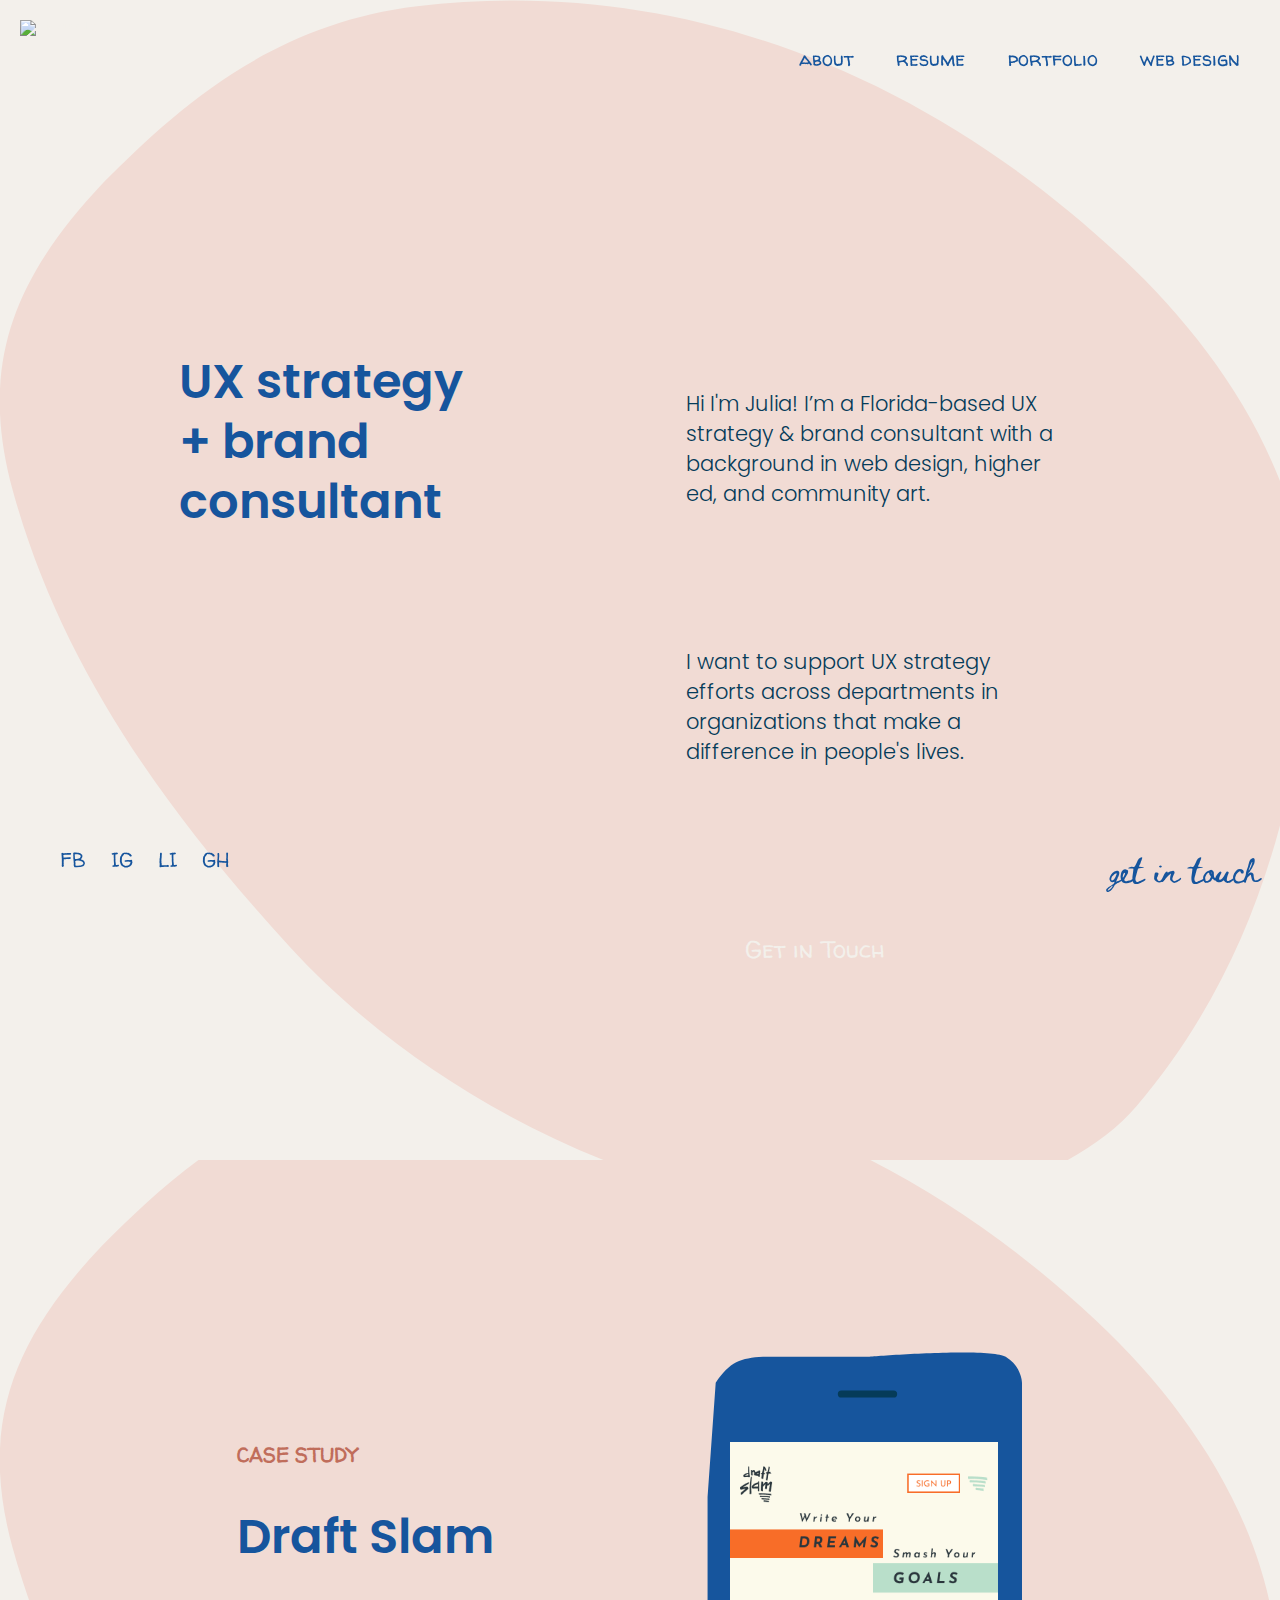
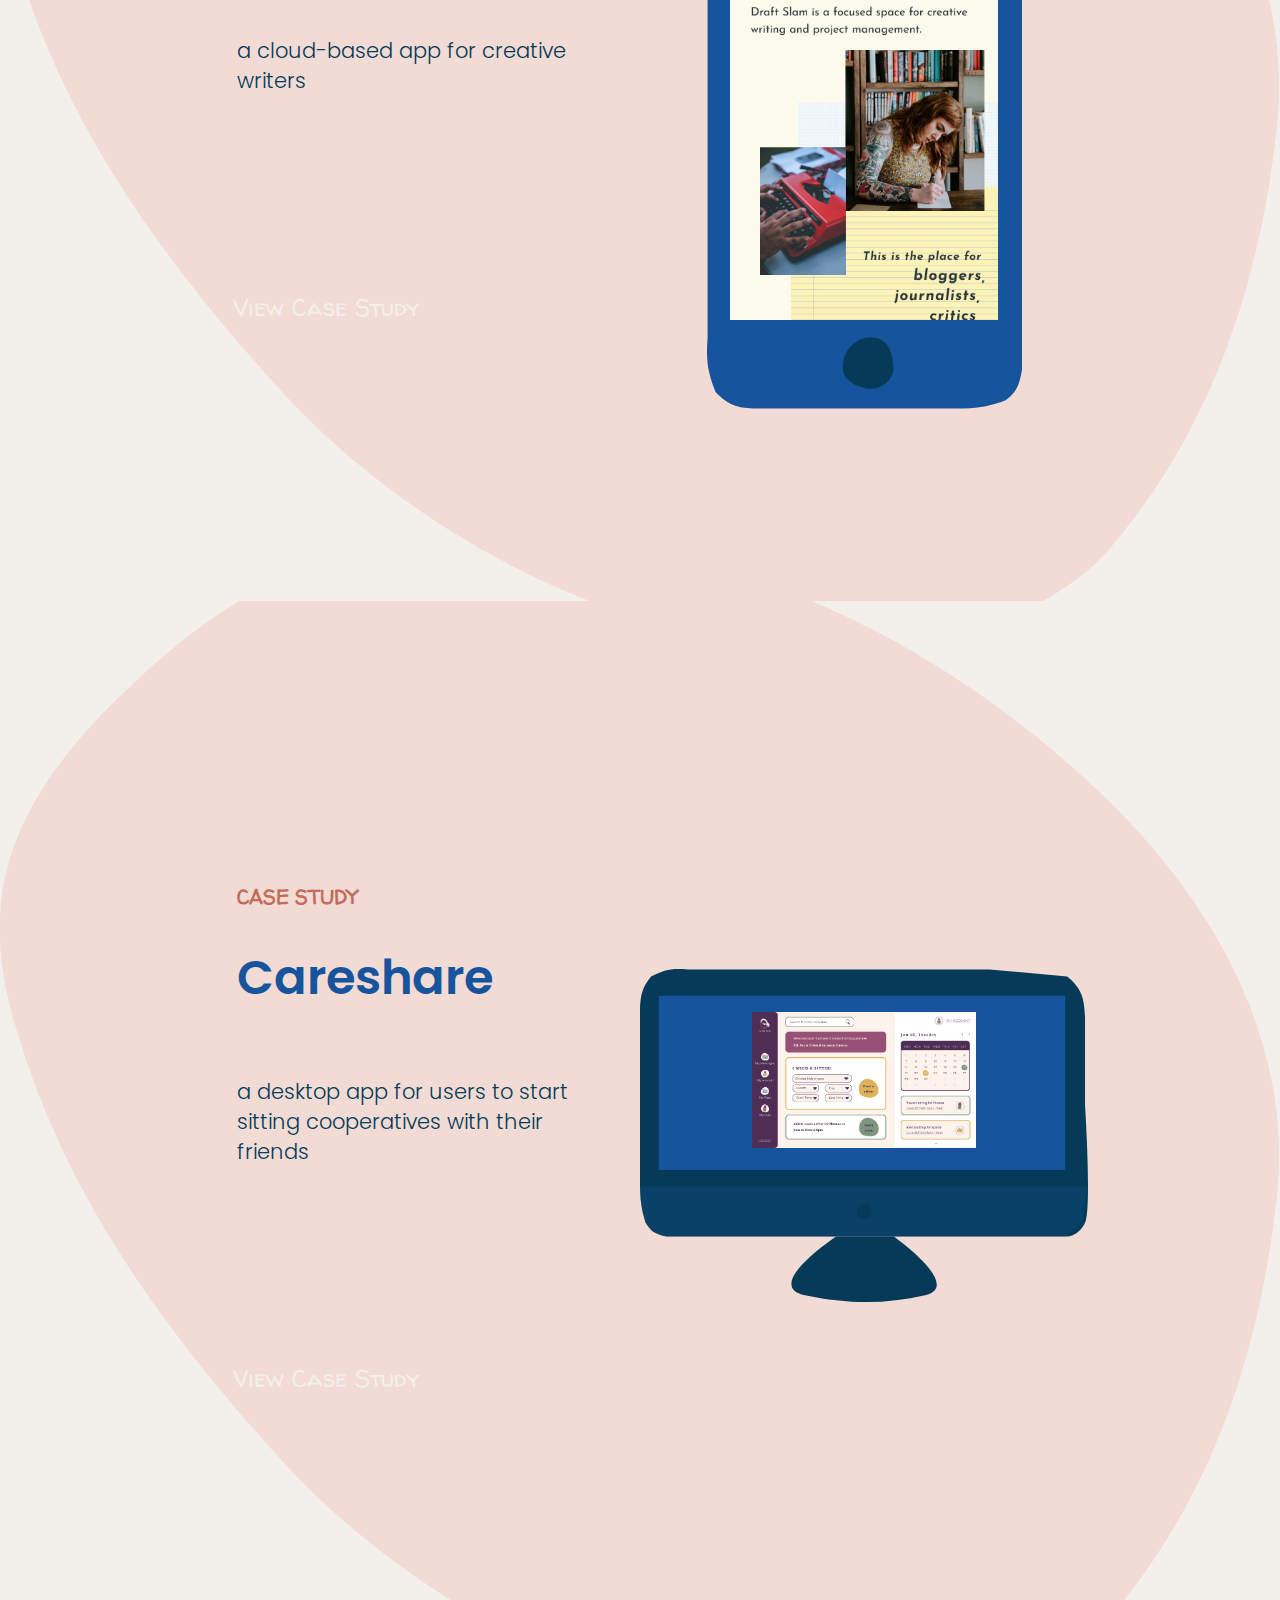
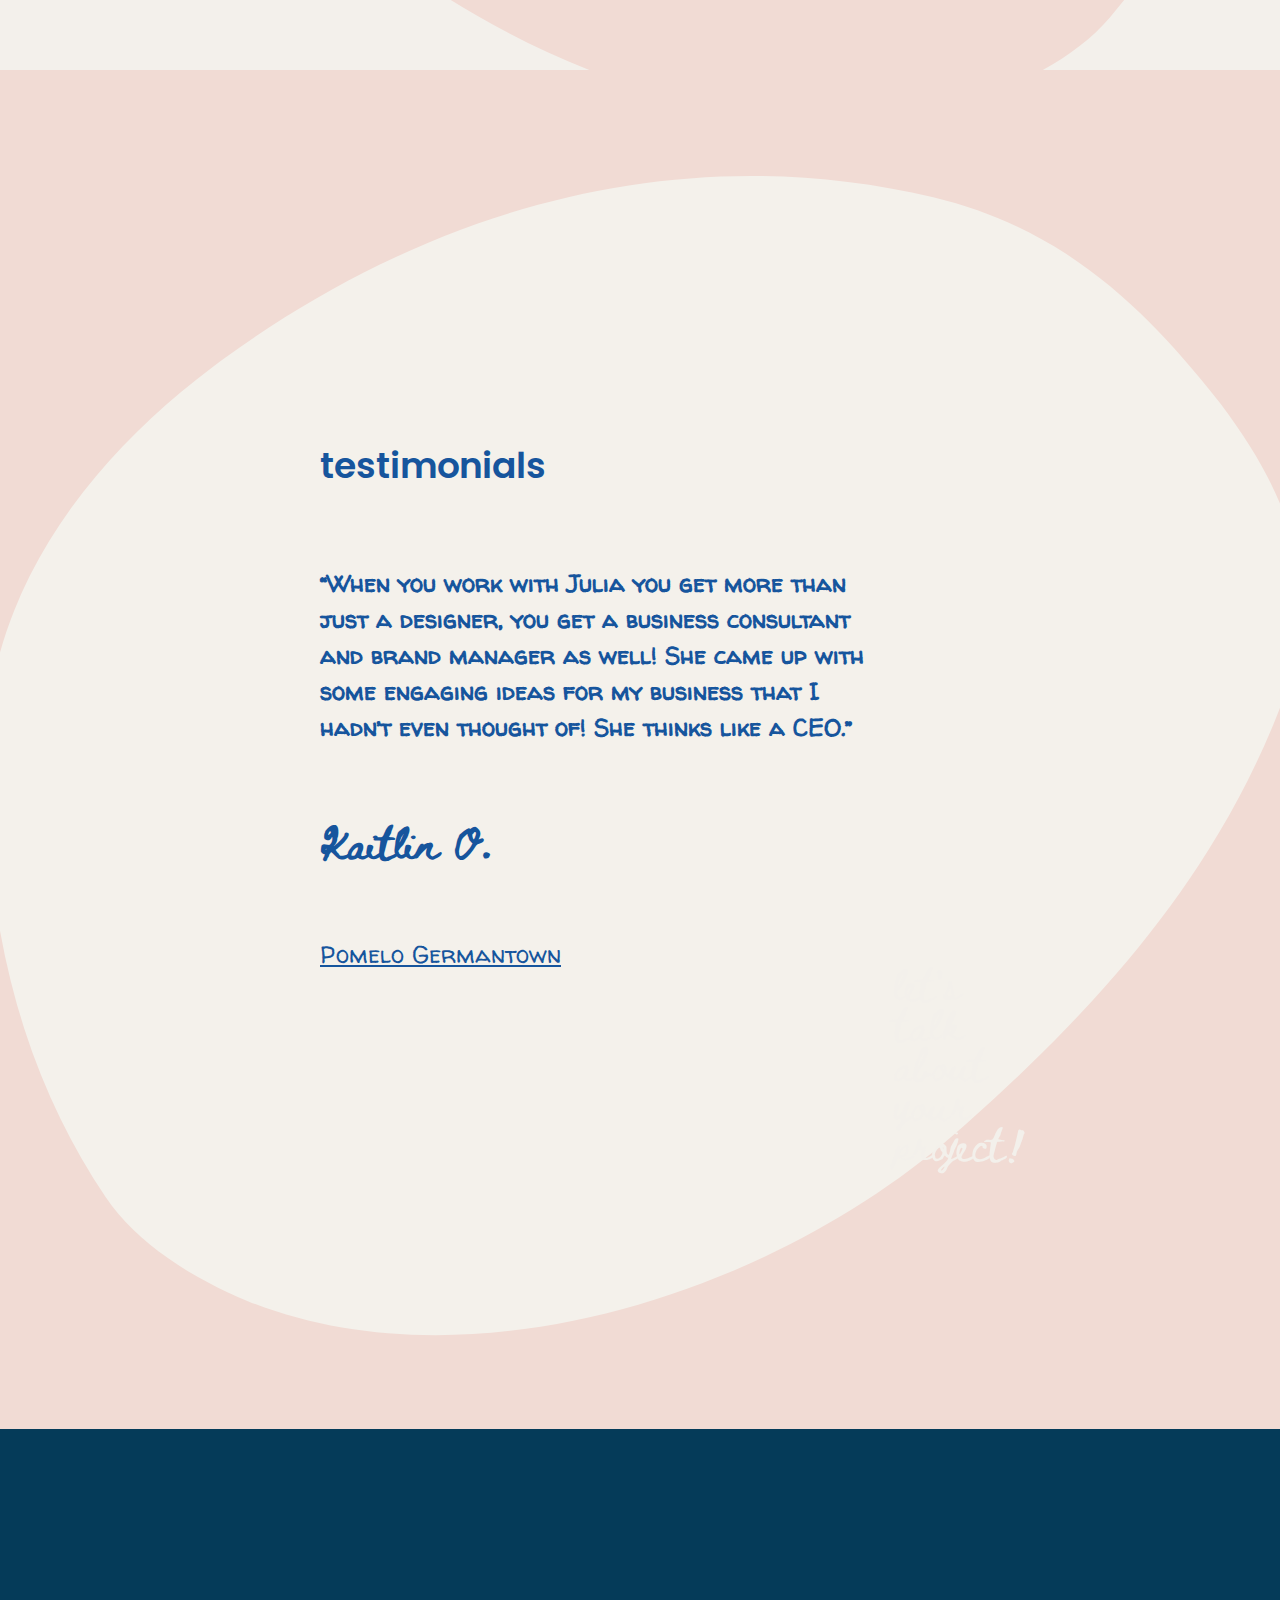
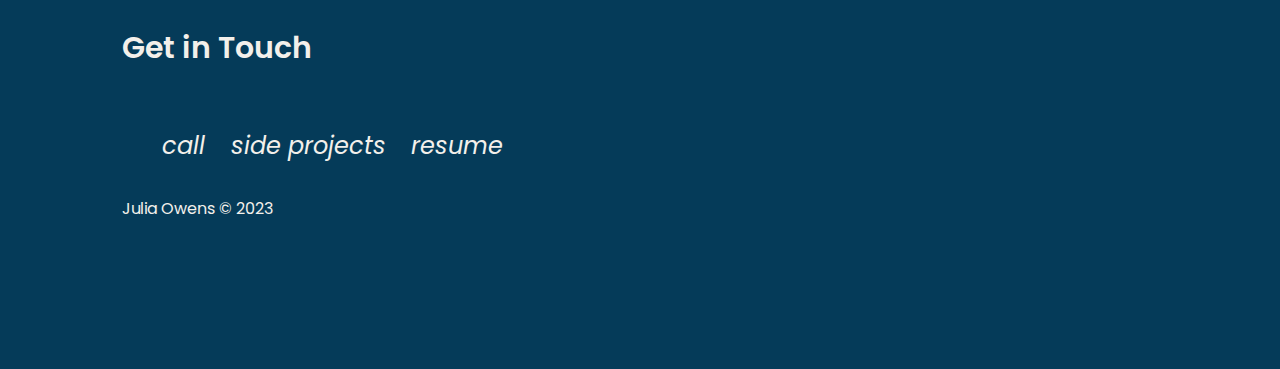
==== index.html @ 190d8ab0 "changed work statement" ====
<!DOCTYPE html>
<html lang="en" dir="ltr">
   <head>
      <meta charset="utf-8">
      <title>Julia Owens</title>
      <meta name="viewport" content="width=device-width, initial-scale=1">
      <link rel="stylesheet" href="css/reset.css">
      <link rel="stylesheet" href="css/style.css">
      <link rel="stylesheet" href="https://fonts.googleapis.com/css2?family=Poppins:ital,wght@0,400;0,600;1,300;1,400;1,600&family=Beth+Ellen&family=Walter+Turncoat&display=swap">
   </head>
   <body>
     <!--navigation with logo and hamburger menu-->
   <div class="page-container">
     <header>
       <div class= "nav-container" id="nav-container" style="top: 0;">
         <div class="logomobile">
           <a href="/">
             <img src="assets/header/ColorHead.svg" alt="julia owens logo" style="width:6rem;">
           </a>
           <h2 class="logomobile">julia owens</h2>
         </div>
         <div class="logodesk">
             <a href="/">
               <img src="assets/header/colorlogo.svg" alt="julia owens logo" style="width:15rem;">
             </a>
         </div>
         <div class="top-right">
           <a href="/about">about</a>
           <a href="https://docs.google.com/document/d/1MXNMKBV0zy5YNFNmRR_R-AoZou5vwUU80KxR2X10TR0/edit?usp=sharing" target="_blank">resume</a>
           <a href="/portfolio">portfolio</a>
           <a href="/webdesign">web design</a>
         </div>
         <!-- Navigation links (hidden by default) -->
         <div id="menu-container" class="overlay">
            <!-- Button to close the overlay navigation -->
            <div class="myLinks">
              <a href="javascript:void(0)" class="closebtn" onclick="closeNav()">x</a>
              <a href="/about">About</a>
              <a href="https://docs.google.com/document/d/1MXNMKBV0zy5YNFNmRR_R-AoZou5vwUU80KxR2X10TR0/edit?usp=sharing" target="_blank">Resume</a>
              <a href="/portfolio">Portfolio</a>
              <a href="/webdesign">Web Design</a>
              <a href="/sideprojects">Art + Collabs</a>
              <a href="/#testimonials">Testimonials</a>
            </div>
          </div>
 <!-- "Hamburger menu" / "hamburger" to toggle the navigation links -->
          <span onclick="openNav()" class="hamburger">
             <img class='hamburger' src="assets/header/hamburger.svg" alt="menu icon">
          </span>
       </div>
     </header>
      <main>
         <div class="content-container">
<!--hero unit-->
            <section class="landing">
              <div class="landing-container">
                  <h1>UX strategy <br>+ brand consultant</h1>          
                  <div class="paragraph">
                    <h6>Hi I'm Julia! I’m a Florida-based UX strategy & brand consultant with a background in web design, higher ed, and community art.</h6>
                    <h6>I want to support UX strategy efforts across departments in organizations that make a difference in people's lives.</h6>
                    <div class= "button">
                        <a href="mailto: juliasowens@gmail.com" class="orange-button">Get in Touch</a>
                    </div>
                  </div>
              </div>
            </section>
            <section class="case-study-intro" id="ux">
              <div class="intro">
               <h5 class="title">CASE STUDY</h5>
               <h1>Draft Slam</h1>
               <h6>a cloud-based app for creative writers</h6>
             </div>
             <div class="app-frame1">
               <img class="homepg1" src="assets/draft_slam/mobilehomepage.png" alt="draft slam mobile homepage"
                                         srcset="assets/draft_slam/mobilehomepage.png 1x,
                                                assets/draft_slam/mobileHomepage-large@2x.png 2x">
             </div>
             <div class="button">
                <a href="draftslam.html" class="orange-button">View Case Study</a>
             </div>
            </section>
            <section class="case-study-intro">
              <div class="intro">
               <h5 class="title">CASE STUDY</h5>
               <h1>Careshare</h1>
               <h6>a desktop app for users to start sitting cooperatives with their friends</h6>
             </div>
             <div class="app-frame5">
               <img class="homepg1" src="assets/careshare/homepage.png" alt="careshare desktop homepage"
                                         srcset="assets/careshare/homepage.png 1x,
                                                assets/careshare/homepage@2x.png 2x">
             </div>
             <div class="button">
                <a href="careshare.html" class="orange-button">View Case Study</a>
             </div>
            </section>
            <!--What I Offer
            <section class="offerings" id="offerings">
              <div class="services-container">
               <h3>what I offer</h3>
               <h6>Let's talk about your project to see if my services are right for you! </h6>
               <div class="service">
                     <div class="webdesign">
                        <h2>web design</h2>
                     </div>
                        <ul class="description">
                            <li>Re-design, refresh, tweak, or update your current site.</li>
                            <li>Craft a custom HTML website, up to 3 pages.</li>
                            <li>Create a new website with Wordpress, Weebly, or Squarespace site.</li>
                        </ul>
                </div>
                <div class="service">
                   <div class="brand">
                       <h2>brand essentials</h2>
                    </div>
                        <ul class="description">
                          <li>Generate a style guide with logos, icons, colors and typefaces.</li>
                          <li>Draw illustrations, capture photos, or generate social media content.</li>
                          <li>Layout templates for email newsletters, letterhead, or slides.</li>
                        </ul>
                  </div>
               <div class="service">
                    <div class="ecomm">
                       <h2>e-commerce</h2>
                    </div>
                        <ul class="description">
                          <li>Create a new e-commerce website.</li>
                          <li>Photographing, uploading, and cataloguing new products.</li>
                          <li>Integration of the platform with your current systems.</li>
                        </ul>
                  </div>
                <div class="service">
                    <div class="test">
                       <h2>research + testing</h2>
                    </div>
                          <ul class="description">
                            <li>Conduct user surveys to solve problems for your customers.</li>
                            <li>Analysis of your competition and opportunities in the market.</li>
                            <li>Google Analytics. SEO and Accessibility compliance review.</li>
                          </ul>
                  </div>
                <div class="service">
                    <div class="smallbiz">
                      <h2>small business consulting</h2>
                    </div>
                      <ul class="description">
                        <li>Consulting for small, creative businesses, nonprofits, artists, or entrepreneurs</li>
                        <li>Specialized in locally-sourced and environmentally-friendly retail, hospitality, or community-led endeavors.</li>
                        <li>Let's figure out how to attract customers, solve problems, boost profits, and cross-pollinate with other organizations.</li>
                      </ul>
                  </div>
               <div class="white button">
                  <a href="https://calendly.com/juliasowens/one-day-design" class="white-button">BOOK your PROJECT</a>
               </div>
             </div>
            </section>
            <!--How it Works
            <section class="howitworks" id="howitworks">
               <h3 class="works">how it works</h3>
               <div class="steps">
                 <h5 class="step">STEP 1</h5>
                    <p class="stepaction">Choose from my list, or schedule a call with me to talk about your project needs. Depending on the size, some projects require more than one day, or less than a day.</p>
                 <h5 class="step">STEP 2</h5>
                    <p class="stepaction">Schedule a time that works best for you and pay your deposit.  We will collaborate closely, so you’ll need to be available by text, phone, or video chat on the day you selected.</p>
                 <h5 class="step">STEP 3</h5>
                    <p class="stepaction">Once you’ve scheduled your day and paid your deposit, you’ll receive an email with a checklist of work to complete before our meeting.</p>
                 <h5 class="step">STEP 4</h5>
                    <p class="stepaction">On the day of your intensive, we will collaborate through a combo of text, phone, or video chat to complete your project!</p>
                 <h5 class="step">STEP 5</h5>
                    <p class="stepaction">After our project is finished, I will be available for 30 days of support to help with tweaks, training, or questions. </p>
               <div class="red button">
                  <a href="http://www.calendly.com/juliasowens" class="redline-button">VIEW my CALENDAR</a>
               </div>
             </div>
           </section> -->
            <!--Testimonials-->
            <section class="testimonials" id="testimonials">
               <h3 class="blue">testimonials</h3>
               <h5 class="blue">“When you work with Julia you get more than just a designer, you get a business consultant and brand manager as well! She came up with some engaging ideas for my business that I hadn’t even thought of! She thinks like a CEO.”</h5>
               <h2 class="blue">Kaitlin O.</h2>
               <div class="blue button">
                 <a href="http://shop-pomelo.com">Pomelo Germantown</a>
               </div>
               <div class="redfill-button">
                  <a href="https://calendly.com/juliasowens/15-min-call" class= "fancy">let's talk about your project!</a>
               </div>
            </section>
         </div>
         <footer>
          <footer id="footer">
            <div class="desk-links">
              <ul class="bottom-left">
                  <li><a href="https://www.facebook.com/juliasowens">FB</a></li>
                  <li><a href="https://www.instagram.com/juliasowens">IG</a></li>
                  <li><a href="https://www.linkedin.com/juliasowens">LI</a></li>
                  <li><a href="https://www.github.com/juliasowens">GH</a></li>
              </ul>
              <a class="bottom-right" href="mailto:juliasowens@gmail.com">get in touch</a>
            </div>
            <h4>Get in Touch</h4>
            <address>
                <ul class="contactinfo">
                 <li><a href="tel:+3214386879">call</a></li>
                 <li><a href="/sideprojects">side projects</a></li>
                 <li><a href="https://docs.google.com/document/d/1MXNMKBV0zy5YNFNmRR_R-AoZou5vwUU80KxR2X10TR0/edit?usp=sharing">resume</a></li>
  <!--  weekly web tips      <li><a href="https://dedicated-thinker-2552.ck.page/601ba9da36">weekly web tips</a></li>-->  
                </ul>
                <div class="social">
                   <a href="mailto:juliasowens@gmail.com">email</a> <br>
                   <a href="https://www.facebook.com/juliasowens">social: FB</a> <a href="https://www.instagram.com/juliasowens">IG</a>  <a href="https://www.linkedin.com/juliasowens">LI</a> <a href="https://www.github.com/juliasowens">GH</a>
                </div>
            </address>
            <p>Julia Owens © 2023</p>
          </footer>
      <script>
        window.onscroll = function() {
        var currentScrollPos = window.pageYOffset;
            if (currentScrollPos > 20) {
              document.getElementById("nav-container").style.display = "none";
            } else {
              document.getElementById("nav-container").style.display = "initial";
            }
            prevScrollpos = currentScrollPos;
          }
        function openNav() {
            document.getElementById("menu-container").style.width = "100%";
          }
        function closeNav() {
            document.getElementById("menu-container").style.width = "0%";
          }
      </script>
      <!-- Global site tag (gtag.js) - Google Analytics -->
      <script async src="https://www.googletagmanager.com/gtag/js?id=UA-165975518-1">
      </script>
      <script>
        window.dataLayer = window.dataLayer || [];
        function gtag(){dataLayer.push(arguments);}
        gtag('js', new Date());

        gtag('config', 'UA-165975518-1');
      </script>
    </div>
   </body>
</html>
---- css/style.css ----
* {
  box-sizing: border-box;
}

html {
  font-size: 10px;
  scroll-behavior: smooth;
}

body {
  background-color: #F3F0EB;
  margin: 0;
  width: 100%;
}

section {
  padding: 10%;
}

/* TYPOGRAPHY */

/* unvisited link */
a:link {
  color: #F3F0EB;
  text-decoration: none;
}

/* visited link */
a:visited {
  color: #F3F0EB;
  text-decoration: none;
}

/* mouse over link */
a:hover {
  color: #F3F0EB;
  text-decoration: none;
}

p {
  color: #053B59;
  font-family: 'Poppins';
  font-size: 1.6rem;
  line-height: 2.4rem;
  padding: 1rem 0 1rem 0;
}

h1 {
  color: #16559D;
  font-family: 'Poppins';
  font-size: 4.8rem;
  font-weight: 600;
  line-height: 6rem;
}

h2 {
  color: #16559D;
  font-family: 'Beth Ellen';
  font-size: 3.2rem;
  line-height: 3.2rem;
}

h3 {
  color: #16559D;
  font-family: 'Poppins';
  font-size: 3.6rem;
  font-weight: 600;
  line-height: 4rem;
  padding-bottom: 1rem;
}

h4 {
  color: #053B59;
  font-family: 'Poppins';
  font-size: 2.4rem;
  font-weight: 600;
  line-height: 3.6rem;
}

h5 {
  color: #C06D5B;
  font-family: 'Walter Turncoat';
  font-size: 2.4rem;
  line-height: 3.6rem;
}

h6 {
  color: #053B59;
  font-family: 'Poppins';
  font-size: 2.1rem;
  font-weight: 300;
  line-height: 3rem;
  padding: 2rem 0 2rem 0;
}


/* structure of site */

.page-container {
  margin: 0;
  width: 100%;

}

/* header +nav */ /* Style Navigation Menu */

.nav-container {
  margin: 0;
  padding: 2rem;
  position: fixed;
  top: 0;
  transition: top 0.3s;
  width: 100%;
  z-index: 1;
}


.overlay {
  background-image: url('../assets/old/inkfill.svg');
  background-position: center;
  background-repeat: no-repeat;
  background-size: cover;
  height: 100%;
  overflow-x: hidden; /* Disable horizontal scroll */
  position: fixed; /* Stay in place */
  right: 0;
  top: 0;
  transition: 0.5s; /* 0.5 second transition effect to slide in or slide down the overlay (height or width, depending on reveal) */
  width: 0;
  z-index: 1; /* Sit on top */
}


/* Hide the links inside the navigation menu (except for logo/home) */

.myLinks {
  top: 15%;
  right: 0;
  position: relative;
  width: 100%; /* 100% width */
  text-align: right; /* Centered text/links */
}

/* Style navigation menu links */
.myLinks a {
  color: #EABBAE;
  display: block;
  font-family: 'Walter Turncoat';
  font-size: 2.4rem;
  line-height: 3rem;
  padding: 1rem 4rem 1rem 1rem;
  text-decoration: none;
  transition: 0.3s;
}

.myLinks a:hover {
  color: #DA9255;
  text-decoration: underline;
}

.overlay .closebtn {
  position: absolute;
  right: 0;
  top: -3rem;

}

/* Style the hamburger menu */
.hamburger {
  display: inline;
  padding: 10%;
  position: absolute;
  right: 0;
  top: 0;
}

.top-right {
  display: none;
}

/* main content of page */

.content-container {
  margin: 0;
  width: 100%;
}

/* all buttons follow this code */

.button {
  background: none;
  border: none;
  color: #F3F0EB;
  cursor: pointer;
  font-family: 'Walter Turncoat';
  font-size: 2.4rem;
  line-height: 3.6rem;
  padding: 5%;
  text-align: center;
  text-decoration: none;
}


/* sections of page */

/* intro */

.hero, .landing {

  background-image: url('../assets/shapes/largepinkbackground.svg');
  background-position: center;
  background-repeat: no-repeat;
  background-size: cover;
  display: flex; 
  flex-direction: row;
  margin: 0;
  width: 100%;

}

.paragraph {
  padding: 5% 0 0 0;
}

/* button with orange fill background and white text, also used on about and project pages */

.orange-button {
  align-items: center;
  background-image: url('../assets/buttons/clementinefill.svg');
  background-position: center;
  background-repeat: no-repeat;
  background-size: contain;
  display: flex;
  justify-content: center;
  padding: 20%;
  text-decoration: none;
  width: 100%;
}

.case-study-intro {
  background-color: #F1DBD4;
  padding: 50% 10% 30% 10%;
  width: 100%;
}

.title {
  padding: 3rem 0 0 0;
}

h3.title {
  font-size: 2.4rem;
  padding: 0;
}

.app-frame1 {
  display: none;
}

/* menu of 5 offerings, what I can do */

.offerings {
  background-color: #053B59;
  padding-top: 20%;
  width: 100%;
}

.services-container h2{
  color: #F3F0EB;
  font-size: 2.4rem;
  padding: 5% 10% 10% 10%;
}

.services-container h3{
  color: #F3F0EB;
}

.services-container h6{
  color: #F3F0EB;
}

/* changes text to white */

.white {
  color: #F3F0EB;
  line-height: 4rem;
}

.white a {
  color: #F3F0EB;
  text-decoration: none;
}

.service {
  display: inline-block;
  width: 100%;
}

.webdesign {
  background-image: url('../assets/old/poolwhiteline.svg');
  background-position: center;
  background-repeat: no-repeat;
  background-size: contain;
  padding: 20%;
  text-decoration: none;
  width: 100%;
}

.brand{
  background-image: url('../assets/old/clementinewhiteline.svg');
  background-position: center;
  background-repeat: no-repeat;
  background-size: contain;
  padding: 20%;
  text-decoration: none;
  width: 100%;
}

.ecomm{
  background-image: url('../assets/old/terracottawhiteline.svg');
  background-position: center;
  background-repeat: no-repeat;
  background-size: contain;
  padding: 20%;
  text-decoration: none;
  width: 100%;
}

.test{
  background-image: url('../assets/old/sandwhiteline.svg');
  background-position: center;
  background-repeat: no-repeat;
  background-size: contain;
  padding: 20%;
  text-decoration: none;
  width: 100%;
}

.smallbiz {
  background-image: url('../assets/old/eraserwhiteline.svg');
  background-position: center;
  background-repeat: no-repeat;
  background-size: contain;
  padding: 20%;
  text-decoration: none;
  width: 100%;
}

/* describes the service */

ul.description {
  color: #F3F0EB;
  display: inline-block;
  font-family: 'Poppins';
  font-size: 2rem;
  line-height: 3rem;
  list-style-image: url('../assets/shapes/offwhitedot.svg');
  list-style-position: outside;
  padding: 3rem;
  text-align: left;
}

/* bullet points of the description */

li {
  padding: 1rem 0 1rem 0;
}

/* button with white line + white text, good for dark background */

.white-button {
  align-items: center;
  background-image: url('../assets/buttons/offwhiteline2.svg');
  background-position: center;
  background-repeat: no-repeat;
  background-size: contain;
  display: flex;
  justify-content: center;
  padding: 25%;
  text-decoration: none;
  width: 100%;
}

/* step-by-step outline of the process */

.howitworks {
  background-color: #F1DBD4;
  padding-top: 20%;
  width: 100%;
}

.steps {
  padding: 15% 5% 15% 0;
}

.step {
  display: inline-block;
  text-align: left;
  padding: 3rem 0 0 0;
}

.stepaction {
  padding: 2% 10% 2% 0;
}

/* button with red line + text, white background */

.redline-button {
  align-items: center;
  background-image: url('../assets/buttons/redwhitecircle.svg');
  background-position: center;
  background-repeat: no-repeat;
  background-size: contain;
  display: flex;
  justify-content: center;
  text-decoration: none;
  width: 100%;
}

.red a {
    color: #C06D5B;
    padding: 30%;
    text-align: center;
    text-decoration: none;
}

/* testimonial section */

.testimonials {
  padding: 20% 10% 20% 10%;
  width: 100%;
}

/* class turns text blue */

.blue {
  color: #16559D;
  padding: 2rem 0 2rem 0;
}

.blue a {
  color: #16559D;
  text-decoration: underline;
}

/* class turns text to H2 on buttons */

.fancy {
  font-family: 'Beth Ellen';
  font-size: 3.2rem;
  line-height: 4rem;
  margin:auto;
}

/* button with red background, white fancy text */

.redfill-button {
  align-items: center;
  background-image: url('../assets/buttons/redfill.svg');
  background-position: center;
  background-repeat: no-repeat;
  background-size: contain;
  display: flex;
  justify-content: center;
  padding: 30%;
  text-decoration: none;
}

/* recent projects section */

.recent {
  background-image: url('../assets/shapes/recentbackground.svg');
  background-position: top center;
  background-repeat: no-repeat;
  background-size: cover;
  margin: 0;
  padding: 15%;
  width: 100%;
}


.grid-container {
  display: grid;
  grid-template-areas:
  " .one one "
  ".."
  "two two. "
  ".."
  " .three three"
  ".."
  "four four. "
  ".."
  " .five five"
  ".."
  "six six. ";
}


.one {
  background-image: url('../assets/buttons/redpink1.svg');
  background-position: center;
  background-repeat: no-repeat;
  background-size: contain;
  transform: translate(-15%, 10%);
  padding: 4rem;
}

.two {
  background-image: url('../assets/buttons/redpink2.svg');
  background-position: center;
  background-repeat: no-repeat;
  background-size: contain;
  transform: translate(0, 10%);
  padding: 4rem;
}

.three {
  background-image: url('../assets/buttons/redpink3.svg');
  background-position: center;
  background-repeat: no-repeat;
  background-size: contain;
  transform: translate(-15%, 10%);
  padding: 4rem;
}

.four {
  background-image: url('../assets/buttons/redpink4.svg');
  background-position: center;
  background-repeat: no-repeat;
  background-size: contain;
  transform: translate(0, 10%);
  padding: 4rem;
}

.five {
  background-image: url('../assets/buttons/redpink5.svg');
  background-position: center;
  background-repeat: no-repeat;
  background-size: contain;
  transform: translate(-15%, 8%);
  padding: 4rem;
}

.six {
  background-image: url('../assets/buttons/redpink6.svg');
  background-position: center;
  background-repeat: no-repeat;
  background-size: contain;
  transform: translate(0, 10%);
  padding: 4rem;
}

/* link to project with red line + text, pink fill, takes to case studies */

.pinkline {
  align-items: center;
  display: flex;
  justify-content: center;
  padding: 5rem;
}

.infoover {
  display: none;
}

/* about page styling */


.about {
  padding-top: 13rem;
  width: 100%;

}

.biopic {
  width: 100%;
}

/* case study /project page styling */



.challenge {
  display: flex;
  flex-direction: column;
  text-align: left;
  width: 100%;
}

.app-frame2 {
  background-image: url('../assets/draft_slam/phoneframe.svg');
  background-size: contain;
  background-position: center;
  background-repeat: no-repeat;
  padding: 20%;
  align-items: center;
  display: flex;
  justify-content: center;
  width: 100%;
}

.app-frame3 {
  display: none;
}

.app-frame5 {
  display: none;
}

.app-frame6 {
  background-image: url('../assets/careshare/desktopframe.svg');
  background-size: contain;
  background-position: center;
  background-repeat: no-repeat;
  padding: 25% 25% 50% 25%;
  align-items: center;
  display: flex;
  justify-content: center;
  width: 100%;
}

.app-frame7 {
  display: none;
}

.app-frame8 {
  background-image: url('../assets/careshare/desktopframe.svg');
  background-size: contain;
  background-position: center;
  background-repeat: no-repeat;
  align-items: center;
  display: flex;
  justify-content: center;
  padding: 25% 25% 50% 25%;
  width: 100%;
}


.roles {
  align-items: flex-start;
  color: #16559D;
  display: flex;
  flex-direction: column;
  font-family: 'Poppins';
  font-size: 2.1rem;
  font-weight: 600;
  line-height: 2rem;
}

.description1 {
  align-items: flex-start;
  color: #053B59;
  display: flex;
  flex-direction: column;
  font-family: 'Poppins';
  font-size: 1.6rem;
  font-weight: 300;
  line-height: 2.4rem;
}

.description1 li {
  line-height: 2.4rem;
  list-style-image: url('../assets/shapes/inkbluedot.svg');
  list-style-position: outside;
  padding: 1rem;
}

/* orange script with line button for readers to view full reports */

.ProjectCTA {
  color: #DA9255;
  font-family: 'Beth Ellen';
  font-size: 2rem;
  line-height: 3.6rem;
  padding: 5% 0 20% 0;
  position: relative;
  text-align: left;
}

.ProjectCTA a {
  color: #DA9255;
  text-decoration: none;
  background-image: url('../assets/buttons/orangeline.svg');
  background-repeat: no-repeat;
  background-position: bottom;
  background-size: contain;
  padding: 2%;
}

.description2 {
  align-items: flex-start;
  color: #053B59;
  display: flex;
  flex-direction: column;
  font-family: 'Poppins';
  font-size: 2rem;
  font-weight: 300;
  line-height: 2rem;
  padding: 0 0 1rem 0;
}

.description2 li {
  line-height: 2rem;
  list-style-image: url('../assets/shapes/inkbluedot.svg');
  list-style-position: outside;
  padding: 1rem;
}

.graph {
  align-items: flex-start;
  display: flex;
  flex-direction: column;
  justify-content: center;
  padding: 0;
}

.list {
  display: flex;
  flex-direction: column;
  padding: 2rem;
}

.key {
  align-items: center;
  display: inline-flex;
  padding: 1rem 0 0 0;
}

.key p {
  padding: 1rem;
}

.data {
  align-items: center;
  color: #053B59;
  display: inline-flex;
  font-family: 'Poppins';
  font-size: 1.6rem;
  font-weight: 300;
  padding: 0;
}

.data img {
  padding: 1rem;
  width: 1rem;
}

.quote {
  font-size: 1.6rem;
}

table.userstories {
    font-size: 1.4rem;
		border: 1px;
		font-family: 'Poppins';
    width: 100%;
	}

.userstories td {
    color: #053B59;
		padding: 1rem;
		border: 1px solid #CCC;
	}

tr:nth-child(even) {
    background-color: #f2f2f2;
  }

.userstories th {
		background-color: #053B59;
		color: #F3F0EB;
    padding: 1rem;
    font-family: 'Walter Turncoat';
	}

.palette {
  padding: 0 0 10% 0;
}


.colorpic {
    padding: 10%;
  }

.typepic2 {
    padding: 10%;
  }

.sketches img {
  padding: 5% 0 5% 0;
}

.mockups img{
  padding: 5% 0 5% 0;
  width: 100%;
}

.proto {
   width: 100%;
 }

 .protovideomobile {
   align-items: center;
   display: flex;
   grid-area: protovideomobile;
   justify-content: center;
   padding: 5%;
   position: relative;
}

 .phoneframe {
   position: absolute;
   z-index: -1;
   width: 100%;
 }

 .conclusion {
   padding: 10% 5% 5% 5%;
 }

.conclusion h5{
   padding: 20% 0 0 0;
 }


/* footer */

footer {
  background-color: #053B59;
  color: #F3F0EB;
  font-family: 'Poppins';
  font-size: 2rem;
  line-height: 4rem;
  padding: 5%;
}

footer a {
  color: #F3F0EB;
  font-family: 'Poppins';
  font-size: 2.4rem;
  padding: 2rem 0 2rem 0;
}

footer a:hover {
  text-decoration: underline;
}

footer h4 {
   color: #F3F0EB;
   font-size: 3rem;
   padding: 0 0 2rem 0;
}

footer p {
   color: #F3F0EB;
}

address li {
  display: inline-block;
  font-family: 'Walter Turncoat';
  line-height: 4rem;
  padding: 0 2% 0 0;
}



/* media queries */

@media screen and (min-width: 320px) {
    .page-container {
      width: 100%;
    }


    .logodesk {
      display: none;
    }

    .logomobile {
      display: inline-block;
      font-size: 2rem;
    }

    .content-container img {
      width: 100%;
    }

    .recproj2 {
          text-align: center;
          padding: 40% 0 0 0;
        }

    .desk-links {
      display: none;
    }

  }

@media screen and (min-width: 768px) {
  .page-container {
    width: 100%;
  }

  .content-container img {
    width: 100%;
  }

  .logodesk {
    display: none;
  }

  .logomobile {
    display: inline-block;
    font-size: 2rem;
  }

  .overlay {
    background-image: url('../assets/old/inkfill.svg');
    background-position: right;
    background-repeat: no-repeat;
    background-size: contain;
    height: 100%;
    overflow-x: hidden; /* Disable horizontal scroll */
    position: fixed; /* Stay in place */
    right: 0;
    top: 0;
    transition: 0.5s; /* 0.5 second transition effect to slide in or slide down the overlay (height or width, depending on reveal) */
    width: 0;
    z-index: 1; /* Sit on top */
  }

  .overlay .closebtn {
    position: absolute;
    right: 0;
    top: 20rem;
  }

  /* Style navigation menu links */
  .myLinks a {
    font-size: 2.4rem;
    line-height: 2rem;
    padding: 2rem;
    transform: translate(-15%, 0);
  }

  .hero {
    padding-top: 20%;
  }

  .landing {
    min-height: 100%;
  }

  .hero-container, .landing-container{
    width: 70%;
  }

  .button {
    text-align: left;
    padding: 0;
  }

  .paragraph {
    align-items: flex-start;
    display: flex;
    flex-direction: column;
    justify-content: flex-start;
  }

  .paragraph > .button {
    padding: 5% 0 0 0;
    width: 70%;
  }

  .orange-button {
    padding: 30% 0 30% 0;
    width: 100%;
  }

  .app-frame1 {
    align-items: center;
    background-image: url('../assets/draft_slam/phoneframe.svg');
    background-size: contain;
    background-position: center;
    background-repeat: no-repeat;
    display: flex;
    grid-area: app-frame1;
    justify-content: center;
    padding: 15%;
    width: 100%;
  }

  .app-frame5 {
    align-items: center;
    background-image: url('../assets/careshare/desktopframe.svg');
    background-size: contain;
    background-position: center;
    background-repeat: no-repeat;
    display: flex;
    grid-area: app-frame1;
    justify-content: center;
    padding: 0 25% 25% 25%;
    width: 100%;
  }

  img.homepg1 {
    width: 100%;
  }

  .intro {
    grid-area: intro;
    padding: 10%;
  }

  .case-study-intro > .button {
    grid-area: button;
    padding: 10%;
  }

  .case-study-intro {
    background-color: #F3F0EB;
    background-image: url('../assets/shapes/lightpinkfill.svg');
    background-position: bottom;
    background-repeat: no-repeat;
    background-size: cover;
    display: grid;
    grid-template-areas:
    "intro app-frame1"
    "button app-frame1"
    ". app-frame1";
    grid-template-columns: 50% 50%;
    padding: 20% 10% 20% 10%;
    width: 100%;
  }

  .offerings {
    background-color: #053B59;
  }

  .services-container h2{
    color: #F3F0EB;
    font-size: 3rem;
    line-height: 4rem;
    text-align: center;
  }

  .services-container h3{
    color: #F3F0EB;
  }

  .services-container h6{
    color: #F3F0EB;
  }

  /* changes text to white */

  .white-button {
      padding: 20%;
      text-decoration: none;
      width: 100%;
    }

  .white {
    text-align: center;
    text-decoration: none;
    color: #F3F0EB;
    line-height: 4rem;
  }

  .white a {
    color: #F3F0EB;
    text-decoration: none;
  }

  .service {
    align-items: center;
    display: inline-flex;
    justify-content: center;
    padding: 5% 0 0 0;
    width: 100%;
  }

  .webdesign {
    background-image: url('../assets/old/poolwhiteline.svg');
    background-position: top;
    background-repeat: no-repeat;
    background-size: contain;
    padding: 10% 0 10% 0;
    text-decoration: none;
    width: 50%;
  }

  .brand{
    background-image: url('../assets/old/clementinewhiteline.svg');
    background-position: top;
    background-repeat: no-repeat;
    background-size: contain;
    padding: 10% 0 10% 0;
    text-decoration: none;
    width: 50%;
  }

  .ecomm{
    background-image: url('../assets/old/terracottawhiteline.svg');
    background-position: top;
    background-repeat: no-repeat;
    background-size: contain;
    padding: 10% 0 10% 0;
    text-decoration: none;
    width: 50%;
  }

  .test{
    background-image: url('../assets/old/sandwhiteline.svg');
    background-position: top;
    background-repeat: no-repeat;
    background-size: contain;
    padding: 10% 0 10% 0;
    text-decoration: none;
    width: 50%;
  }

  .smallbiz {
    background-image: url('../assets/old/eraserwhiteline.svg');
    background-position: top;
    background-repeat: no-repeat;
    background-size: contain;
    padding: 10% 5% 10% 5%;
    text-decoration: none;
    width: 50%;
  }

  /* describes the service */

  ul.description {
    display: block;
    padding: 5%;
    width: 50%;
  }

  li {
    padding: 1rem 0 1rem 0;
  }

  .howitworks {
    background-color: #EABBAE;
    background-image: url('../assets/shapes/largepinkbackground2.svg');
    background-position: top center;
    background-repeat: no-repeat;
    background-size: cover;
    display: inline-grid;
    padding: 15% 10% 5% 20%;
    width: 100%;
  }

  .redline-button {
    display: inline-flex;
    background-size: contain;
  }

  .red {
    padding: 0 30% 0 30%;
  }

  .red a {
      color: #C06D5B;
      padding: 50%;
      text-align: center;
      text-decoration: none;
  }

  .steps {
    padding: 0;
  }


  .testimonials {
    display: inline-block;
    padding: 15% 15% 0 15%;
  }

  .redfill-button {
    float: right;
    max-width: 50%;
    padding: 15%;
    transform: translate(0, -20%);
  }

  .recent {
    background-position: top center;
    background-repeat: no-repeat;
    background-size: cover;
    margin: 0;
    padding: 10% 0 10% 0;
    width: 100%;
  }

  .recproj {
    padding: 3%;
    text-align: center;
  }

  .recproj2 {
    padding: 10% 0 0 0;
    text-align: center;
  }

  .grid-container {
    display: inline-grid;
    grid-template-areas:
    "one two"
    "three four"
    "five six";
    padding: 5% 0 0 0;
  }

  .grid-container2 {
        display: grid;
        grid-template-areas:
        "one two three";
        padding: 0;
        grid-template-columns: 33% 33% 33%;
      }

  .project {
    background-position: center;
    background-repeat: no-repeat;
    background-size: contain;
    transform: none;
    padding: 4rem;
  }

  .one .two .three .four .five .six {
    transform: none;
  }

  /* link to project with red line + text, pink fill, takes to case studies */

  .pinkline {
    align-items: flex-start;
    display: flex;
    justify-content: center;
  }

  .about {
    align-items: flex-start;
    display: flex;
    flex-direction: column;
    padding: 15% 10% 0 10%;
    width: 100%;
  }

  .biopic {
    padding: 0 20% 0 20%;
    width: 100%;
  }

  .bio {
    padding: 5% 0 0 0;
  }

  .about > .button {
    align-items: center;
    display: flex;
    justify-content: center;
    padding: 5% 25% 5% 25%;
    width: 100%;
  }




  .challenge {
    background-color: #F1DBD4;
    display: inline-block;
    text-align: left;
    padding: 0 10% 10% 10%;
    width: 100%;
  }

  .app-frame2 {
    display: none;
  }

  .app-frame3 {
    align-items: center;
    background-image: url('../assets/draft_slam/phoneframehorizontal.svg');
    background-size: contain;
    background-position: center;
    background-repeat: no-repeat;
    display: flex;
    justify-content: center;
    padding: 18%;
    width: 100%;
  }

  .title {
    font-size: 2rem;
    grid-area: title;
    padding: 0;
  }

  h3.title {
    font-size: 3rem;
    padding: 0;
  }

  .roles {
    align-items: flex-start;
    color: #16559D;
    display: flex;
    flex-direction: column;
    font-family: 'Poppins';
    font-size: 1.6rem;
    font-weight: 600;
    line-height: 1.6rem;
    padding: 0 0 2rem 0;
  }

  .description1 {
    align-items: flex-start;
    color: #053B59;
    display: flex;
    flex-direction: column;
    font-family: 'Poppins';
    font-size: 1.6rem;
    font-weight: 600;
    line-height: 2.4rem;
  }

  /* orange script with line button for readers to view full reports */

  .ProjectCTA {
    color: #DA9255;
    font-family: 'Beth Ellen';
    font-size: 2.4rem;
    grid-area: ProjectCTA;
    line-height: 3.6rem;
    padding: 1rem 1rem 1rem 0;
    position: relative;
    text-align: left;
  }

  .ProjectCTA img {
    display: block;
    width: 50%;
  }

  .description2 li {
    line-height: 2rem;
  }

  .graph {
    align-items: flex-start;
    display: flex;
    flex-direction: column;
    padding: 0 0 2rem 0;
  }

  .graph img {
    width: 16rem;
  }

  .key {
    align-items: center;
    display: inline-flex;
    flex-direction: row;
    padding: 0;
  }

  .data {
    align-items: center;
    display: inline-flex;
    flex-direction: row;
    padding: 0;
  }

  .data img {
    padding: 1rem;
    width: 8rem;
  }

  .quote {
    font-size: 2rem;
    grid-area: quote;
  }

  .findings {
    grid-area: findings;
  }

  .participants {
    grid-area: participants;
  }

  .mostused {
    grid-area: mostused;
  }

  .tasks {
    grid-area: tasks;
    padding: 0;
  }

  .research {
    display: inline-grid;
    grid-gap: 5%;
    grid-template-areas:
    "title title"
    "participants findings"
    "mostused findings"
    "tasks findings"
    ". findings";
    grid-template-columns: 50% 50%;
    padding: 10%;
  }

  .analysis {
    grid-area: analysis;
  }

  .competitors {
    grid-area: competitors;
  }

  .competitive {
    display: grid;
    grid-template-areas:
    "competitors analysis";
    grid-template-columns: 50% 50%;
    padding: 0 10% 10% 10%;
  }

 .impressions {
    grid-area: impressions;
    padding: 0 0 10% 0;
  }

 .persona {
    grid-area: persona;
  }

  .upframe {
    grid-area: upframe;
    width: 75%;
  }

 .persona1 {
   grid-area: persona1;
   display: grid;
   grid-gap: 5%;
   grid-template-areas:
   "upframe title"
   "upframe quote"
   "upframe ."
   "tasks impressions";
   grid-template-columns: 45% 55%;
   padding: 5% 0 5% 0;
 }

 .persona2 {
   grid-area: persona2;
   display: grid;
   grid-gap: 5%;
   grid-template-areas:
   "upframe title"
   "upframe quote"
   "upframe ."
   "tasks impressions";
   grid-template-columns: 45% 55%;
   padding: 5% 0 5% 0;
 }

 .persona3 {
   grid-area: persona3;
   display: grid;
   grid-gap: 5%;
   grid-template-areas:
   "upframe title"
   "upframe quote"
   "upframe ."
   "tasks impressions";
   grid-template-columns: 45% 55%;
   padding: 5% 0 5% 0;
 }


  .personas {
    background-color: #F1DBD4;
    display: grid;
    grid-template-areas:
    "persona"
    "persona1"
    "persona2"
    "persona3";
    grid-template-columns: 100%;
    justify-content: flex-start;
    padding: 10%;
    transform: none;
  }

  .userstory {
    display: inline-block;
    padding: 10% 10% 10% 0;
  }

  .flows {
    display: inline-block;
    padding: 10% 10% 10% 10%;
  }

  .flowpics {
    padding: 10% 25% 0 25%;
  }

  .wires {
    grid-area: wires;
    padding: 5% 0 0 0;
  }

  .wirepic1 {
    grid-area: wirepic1;
    padding: 0 1rem 0 0;
  }

  .wirepic2 {
    grid-area: wirepic2;
    padding: 0 1rem 0 0;

  }

  .wirepic3 {
    display: none;
  }

  .wirepic4 {
    grid-area: wirepic4;
    padding: 0 1rem 0 0;
  }

  .wirepic5 {
    grid-area: wirepic5;
    padding: 0 1rem 0 0;
  }

  .wirepic6 {
    grid-area: wirepic6;
    padding: 0 1rem 2rem 0;
  }

  .wireframes {
    background-color: #F1DBD4;
    display: grid;
    grid-template-areas:
    "wirepic6 wirepic1 wirepic2"
    "wirepic6 wirepic4 wirepic5"
    "wires wires wires";
    grid-template-columns: 36% 30% 30%;
    padding: 10%;
  }

  .description2 {
    align-items: flex-start;
    color: #053B59;
    display: flex;
    flex-direction: column;
    font-family: 'Poppins';
    font-size: 1.6rem;
    font-weight: 300;
    line-height: 1rem;
  }

  .usability {
    display: grid;
    grid-gap: 5%;
    grid-template-areas:
    "title ."
    "tasks impressions"
    "ProjectCTA impressions"
    ". impressions";
    grid-template-columns: 45% 55%;
    padding: 10%;
  }

  .usability > .ProjectCTA{
    padding: 5% 0 0 0;
    width: 100%;
  }

  .brandpic {
    padding: 2rem 0 2rem 0;
  }

  .characteristics{
    display: inline-block;
    padding: 0 10% 0 10%;
  }

  .palette {
    grid-area: palette;
  }

  .colorpic {
    grid-area: colorpic;
  }

  .typo {
    grid-area: typo;
  }

  .typepic2 {
    grid-area: typepic2;
  }

  .colortype {
    display: grid;
    grid-gap: 5%;
    grid-template-areas:
    "colorpic palette"
    "typepic2 typo";
    padding: 10% 15% 10% 10%;
    grid-template-columns: 75% 25%;
  }

  .designprocess {
    display: flex;
    flex-direction: row-reverse;
    justify-content: space-between;
    padding: 10% 0 0 10%;
    width: 100%;
  }

  .process {
    align-items: flex-start;
    display: flex;
    flex-direction: column;
    justify-content: flex-start;
    width: 100%;
  }

  .process > .ProjectCTA{
    padding: 0;
    width: 100%;
  }

  .sketches img {
    align-items: center;
    display: flex;
    flex-direction: row;
    justify-content: center;
    width: 100%;
    padding: 10%;
  }

  img.sketch1{
    display: none;
  }

  img.sketch3{
    display: none;
  }


  .hifi {
    grid-area: hifi;
    padding: 0;
  }

  img.hifi1pic {
    padding: 5%;
  }

  .mockups {
    display: grid;
    grid-template-areas:
    ". app-frame1"
    "hifi app-frame1"
    ". app-frame1";
    grid-template-columns: 50% 50%;
    padding: 15% 10% 0 10%;
  }

  .mockups2 {
    display: grid;
    grid-template-areas:
    "hifi app-frame8";
    grid-template-columns: 50% 50%;
    padding: 15% 10% 0 10%;
  }

  .usability {
    display: grid;
    grid-gap: 5%;
    grid-template-areas;
}

  .preference {
    display: grid;
    grid-gap: 5%;
    grid-template-areas:
    "title title"
    "tasks impressions"
    "ProjectCTA impressions"
    ". impressions";
    grid-template-columns: 45% 55%;
    padding: 10%;
  }

  .proto {
    grid-area: proto;
    padding: 0 10% 0 0;
   }

   .protovideomobile {
     align-items: center;
     display: flex;
     grid-area: protovideomobile;
     justify-content: center;
     position: relative;
     width: 100%;
  }

  .protovideomobile video{
    width: 100%;
  }

   .phoneframe {
     position: absolute;
     z-index: -1;
     width: 100%;
   }

   .conclusion {
     grid-area: conclusion;
     padding: 0;
     max-width: 75%;
   }

   .conclusion h5{
      padding: 0;
    }

   .conclusion > .ProjectCTA{
     padding: 0;
     width: 100%;
   }

   .end {
     display: grid;
     grid-gap: 5%;
     grid-template-areas:
     "proto conclusion";
     grid-template-columns: 40% 60%;
     padding: 10% 0 20% 10%;
   }

   .bottom-left {
     bottom: 0;
     left: 0;
     list-style-type: none;
     position: fixed;
     text-align: center;
   }

   .bottom-left li {
     display: inline-block;
     padding: 0 0 0 2rem;
   }

  ul.bottom-left a {
     color: #16559D;
     font-family: Walter Turncoat;
     font-size: 2rem;
  }

  a.bottom-right {
     bottom: 0;
     color: #16559D;
     font-family: Beth Ellen;
     font-size: 2.4rem;
     right: 0;
     padding: 0 2rem 1rem 0;
     position: fixed;
   }

}

@media screen and (min-width: 1024px) {
  .page-container {
    width: 100%;
    overflow: hidden;
  }

  header {
    background: none;
    margin: 0;
    position: fixed;
    width: 100%;
  }

  .logomobile {
    display: none;
  }

  .logodesk {
    display: inline-block;
  }

  /* links to social media and get in touch that appear at the bottom left and right */
  .desk-links {
  display: inline-block;
  width: 100%;
  }

    /* links to about and recent projects that appear at the top right */
  .top-right {
    display: inline-block;
    float: right;
    clear: right;
    padding: 2% 0 2% 0;
  }

  .top-right a:link{
    color: #16559D;
    font-family: Walter Turncoat;
    font-size: 2rem;
    padding: 2rem;
    text-decoration: none;
 }

 .top-right a:visited {
    color: #16559D;
 }

 .top-right a:hover {
   text-decoration: underline;
}

  /* Style the hamburger menu */
  .hamburger {
    display: none;
    /* display: inline-block;
    padding: 10%;
    position: absolute;
    right: 0;
    top: 0; */
  }

  .button {
    grid-area: button;
    padding: 5% 0 0 0;
  }

  .content-container {
    width: 100%;
  }

  .hero, .landing {
    background-image: url('../assets/shapes/lightpinkfill.svg');
    background-position: top left;
    background-repeat: no-repeat;
    background-size: cover;
    height: 100%;
    max-width: 1600px;
    padding: 25% 10% 5% 10%;
  }

  .hero-container, .landing-container {
    align-items: flex-start;
    display: flex;
    flex-direction: row;
    justify-content: flex-start;
    width: 100%;
    padding: 0 5% 5% 5%;
  }

  .paragraph {
    flex-direction: column;
    padding: 0 5% 0 5%;
    max-width: 50%;
    width: 100%;
  }

  .orange-button {
    width: 100%;
    text-align: center;
  }

  .case-study-intro {
    padding: 15%;
  }

  .case-study-intro > .button {
    padding: 0;
    max-width: 60%;
  }

  .app-frame1 {
    padding: 20%;
  }

  .title {
    grid-area: title;
    font-size: 2rem;
    padding: 2% 0 0 0;
    text-align: left;
  }

  h3.title {
    font-size: 3.6rem;
    padding: 0 0 5% 0;
  }

  .offerings {
    background-color: #053B59;
    height: 100%;
    padding: 10%;
  }

  .services-container {
    max-width: 1024px;
    width: 100%;
  }

  .webdesign,
  .brand,
  .ecomm,
  .test,
  .smallbiz {
    padding: 10%;
  }

  .white {
      padding: 5rem 30% 0 30%;
      text-align: center;
      text-decoration: none;
  }

  .white-button {
    padding: 20% 25% 20% 25%;
    text-decoration: none;
    width: 100%;
  }


  .howitworks {
    background-color: #EABBAE;
    background-image: url('../assets/shapes/largepinkbackground2.svg');
    background-position: top center;
    background-repeat: no-repeat;
    background-size: cover;
    display: inline-grid;
    padding: 10% 10% 10% 25%;
    width: 100%;
  }

  .step {
    margin: auto;
    max-width: 30%;
    padding: 3rem 0 0 0;
  }

  .stepaction {
    max-width: 75%;
  }

  .redline-button {
    display: inline-flex;
    background-size: contain;
  }

  .red {
    padding: 5%;
  }

  .red a {
      color: #C06D5B;
      text-align: left;
      text-decoration: underline;
  }

  .testimonials {
    background-color: #F1DBD4;
    background-image: url('../assets/shapes/largewhitebackground.svg');
    background-position: top center;
    background-repeat: no-repeat;
    background-size: cover;
    max-width: 100%;
    padding: 25% 25% 0 25%;
    width: 100%;
  }

  .blue {
    grid-area: about;
    max-width: 90%;
  }

  .redfill-button {
    max-width: 50%;
    padding: 20%;
    transform: translate(50%, -30%);
  }

  /* recent projects section */

  .recent {
    background-image: url('../assets/shapes/threecircles.svg');
    background-position: top center;
    background-repeat: no-repeat;
    background-size: cover;
    margin: 0;
    padding: 5%;
    width: 100%;
  }

.recproj {
    text-align: center;
  }

.grid-container {
    display: inline-grid;
    grid-template-areas:
    "one two three"
    "four five six";
    padding: 5% 0 0 0;
  }

.grid-container2 {
      display: inline-grid;
      grid-template-areas:
      "one two three";
      padding: 5%;
    }

.project {
      background-position: center;
      background-repeat: no-repeat;
      background-size: contain;
      align-items: center;
      display: inline-flex;
      justify-content: center;
      padding: 2rem;
      position: relative;
      text-align: center;
      transform: none;
    }

.one, .two, .three, .four, .five, .six {
      align-items: center;
      display: flex;
      justify-content: center;
      padding: 12rem;
      position: relative;
      width: 100%;
}

.pinkline, .infoover {
     display: block;
     position: absolute;
     padding: 2rem;
 }

.infoover {
      opacity: 0;
}

.project:hover .infoover {
      opacity: 1;
}

.project:hover .pinkline {
  opacity: 0;
}

  /* about page styling */

  .bio {
    grid-area: bio;
    padding: 0;
  }

  .biopic {
    grid-area: biopic;
    padding: 5%;
  }

  .about {
    background-image: url('../assets/shapes/lightpinkfill.svg');
    background-position: bottom;
    background-repeat: no-repeat;
    background-size: cover;
    display: grid;
    grid-template-columns: 20% 40% 40%;
    grid-template-rows: 1fr;
    grid-template-areas:
    ". about ."
    ". bio biopic"
    ". button .";
    max-width: 100%;
    padding: 20% 5% 20% 5%;
    width: 100%;
  }



  .challenge {
    background-image: url('../assets/shapes/lightpinkfill3.svg');
    background-position: flex-start;
    background-repeat: no-repeat;
    background-size: contain;
    display: inline-flex;
    justify-content: flex-start;
    max-width: 100%;
    padding: 10% 20% 10% 20%;
    width: 100%;
  }

  .challenge h5 {
    padding: 0;
  }

  .challenge h6 {
    max-width: 75%;
    padding: 0 0 5% 0;
  }

  .app-frame3 {
    padding: 20%;
    width: 100%;
  }

  .user-photo {
    max-width: 100%;
    padding: 0;
  }



  h2.quote {
    padding: 0;
    width: 110%;
  }

  .roles {
    align-items: flex-start;
    color: #16559D;
    display: flex;
    flex-direction: column;
    font-family: 'Poppins';
    font-size: 1.6rem;
    font-weight: 600;
    padding: 0 0 5% 0;
  }

  .description1 {
    align-items: flex-start;
    color: #053B59;
    display: flex;
    flex-direction: column;
    font-family: 'Poppins';
    font-size: 1.6rem;
    font-weight: 600;
    line-height: 2.4rem;
  }

  /* orange script with line button for readers to view full reports */

  .ProjectCTA {
    color: #DA9255;
    font-family: 'Beth Ellen';
    font-size: 2.4rem;
    grid-area: ProjectCTA;
    line-height: 3.6rem;
    padding: 1rem 1rem 1rem 0;
    position: relative;
    text-align: left;
  }

  .ProjectCTA img {
    display: block;
    width: 50%;
  }

  .description2 li {
    line-height: 1rem;
  }

  .graph {
    flex-direction: row;
  }

  .list {
    flex-direction: column;
  }

  .key {
    display: inline-flex;
    flex-direction: row;
    padding: 0;
  }

  .data {
    flex-direction: column;
    padding: 0;
    width: 100%;
  }

  .data img {
    width: 15rem;
    padding: 2rem;
  }

  .findings {
    grid-area: findings;
  }

  .participants {
    grid-area: participants;
  }

  .mostused {
    grid-area: mostused;
  }

  .tasks {
    grid-area: tasks;
  }

  .impressions {
    grid-area: impressions;
    padding: 0;
  }

  .impressions ul {
    padding: 0 0 1rem 0;
  }


  .description2 {
    align-items: flex-start;
    color: #053B59;
    display: flex;
    flex-direction: column;
    font-family: 'Poppins';
    font-size: 1.6rem;
    font-weight: 300;
    line-height: 1rem;
  }

  .research {
    display: grid;
    grid-template-areas:
    "title title"
    "participants findings"
    "mostused findings"
    "tasks findings";
    grid-template-columns: 50% 50%;
    padding: 10% 20% 0 20%;
  }

  .analysis {
    grid-area: analysis;
  }

  .competitors {
    grid-area: competitors;
  }

  .competitive {
    display: grid;
    grid-template-areas:
    "competitors analysis";
    grid-template-columns: 50% 50%;
    padding: 10% 20% 10% 20%;
  }

  .upframe {
    width: 100%;
  }

  .personas {
    background-color: #F1DBD4;
    padding: 10% 20% 10% 20%;
    transform: none;
  }

  .persona1 {
    grid-template-areas:
    "upframe ."
    "upframe title"
    "tasks quote"
    "tasks impressions";
    padding: 10% 0 10% 0;
  }

  .persona2 {
    grid-template-areas:
    "upframe ."
    "upframe title"
    "tasks quote"
    "tasks impressions";
    padding: 10% 0 10% 0;
  }

  .persona3 {
    grid-template-areas:
    "upframe ."
    "upframe title"
    "tasks quote"
    "tasks impressions";
    padding: 10% 0 10% 0;
  }

  .userstory {
    grid-area: userstory;
    padding: 10%;
  }

  table.userstories {
      grid-area: userstories;
      font-size: 1.6rem;
      padding: 10%;
  	}

  .stories {
    display: grid;
    grid-template-areas:
    "title title"
    "userstories userstory";
    grid-template-columns: 50% 50%;
    padding: 10% 10% 0 20%;
  }

  .userflows {
    grid-area: userflows;
    padding: 0;
  }

  .flowpics {
    align-items: center;
    justify-content: center;
    grid-area: flowpics;
    width: 80%;
    padding: 0 10% 10% 10%;
  }

  .flows {
    display: grid;
    grid-template-areas:
    "userflows . flowpics";
    grid-template-columns: 40% 5% 55%;
    padding: 10% 10% 10% 20%;
  }

  .wires {
    grid-area: wires;
    padding: 5%;
  }

  .wirepic1 {
    grid-area: wirepic1;
    padding: 1rem 1rem 0 0;
    width: 100%;
  }

  .wirepic2 {
    grid-area: wirepic2;
    padding: 1rem 1rem 0 0;
    width: 100%;

  }

  .wirepic3 {
    display: none;
  }

  .wirepic4 {
    grid-area: wirepic4;
    padding: 1rem 1rem 0 0;
    width: 100%;
  }

  .wirepic5 {
    grid-area: wirepic5;
    padding: 1rem 1rem 0 0;
    width: 100%;
  }

  .wirepic6 {
    display: none;
  }

  .app-frame8 {
    grid-area: app-frame8;
  }

  .wireframes {
    background-color: #F1DBD4;
    display: grid;
    grid-template-areas:
    "wirepic1 wirepic2 wires"
    "wirepic4 wirepic5 wires";
    grid-template-columns: 20% 20% 60%;
    padding: 10% 10% 10% 20%;
  }

  .wireframes1 {
    background-color: #F1DBD4;
    display: grid;
    grid-template-areas:
    "app-frame8 . wires";
    grid-template-columns: 35% 5% 60%;
    padding: 10% 10% 10% 20%;
  }


  .usability {
    display: grid;
    grid-template-areas:
    "title title"
    "tasks impressions"
    "ProjectCTA impressions"
    ". impressions";
    grid-template-columns: 50% 50%;
    padding: 10% 10% 10% 20%;
    width: 100%;
  }

  .branding {
    grid-area: branding;
  }

  .brandpic {
    grid-area: brandpic;
    padding: 0 5% 0 0;
    width: 100%;
  }

  .characteristics{
    display: grid;
    grid-template-areas:
    "brandpic branding";
    grid-template-columns: 50% 50%;
    padding: 0 10% 10% 20%;
  }

  .palette {
    grid-area: palette;
    padding: 0;
  }

  .colorpic {
    grid-area: colorpic;
    width: 100%;
  }

  .typo {
    grid-area: typo;
    padding: 0;
  }

  .typepic1 {
    display: none;
  }

  .typepic2 {
    grid-area: typepic2;
  }

  .colortype {
    display: grid;
    grid-template-areas:
    "palette . colorpic"
    "typo . typepic2";
    grid-template-columns: 50% 5% 40%;
    padding: 0 10% 10% 20%;
  }


  .designprocess {
    align-self: center;
    display: flex;
    flex-direction: row-reverse;
    max-width: 1600px;
    padding: 0 10% 10% 20%;
}

  .process {
    align-self: center;
    flex-direction: column;
    padding: 0;
    width: 100%;
  }


  .sketches {
    display: flex;
    flex-direction: row;
    padding: 5%;
    width: 100%;
  }

  .sketches img {
    align-self: center;
    display: flex;
    flex-direction: row;
    padding: 0;
    width: 35%;
  }

  img.sketch1 {
    display: block;
    padding: 5%;
  }

  img.sketch2 {
    display: block;
    padding: 5%;
  }

  img.sketch3 {
    display: block;
    padding: 5%;
  }

  .hifi {
    max-width: 100%;
    padding: 0;
  }

  .hifi1pic {
    width: 100%;
  }

  .mockups {
    display: grid;
    grid-template-areas:
    "hifi app-frame1";
    grid-template-columns: 50% 50%;
    padding: 0 10% 10% 20%;
  }

  .mockups2 {
    display: grid;
    grid-template-areas:
    "hifi app-frame8";
    grid-template-columns: 50% 50%;
    padding: 0 10% 10% 20%;
  }

  .preference {
  display: inline-grid;
  grid-template-areas:
  "title title"
  "tasks impressions"
  "ProjectCTA impressions"
  ". impressions";
  grid-template-columns: 50% 50%;
  padding: 0 20% 10% 20%;
  width: 100%;
  }


 .proto {
    grid-area: proto;
    padding: 20%;
    width: 100%;
  }

 .protovideomobile {
    grid-area: protovideomobile;
    position: relative;
 }

  video {
    width: 100%;
  }

  .phoneframe {
    position: absolute;
    z-index: -1;
  }

  .conclusion {
    grid-area: conclusion;
  }

  .end {
    display: grid;
    grid-template-areas:
    "proto ."
    "proto conclusion"
    "proto .";
    grid-template-columns: 50% 60%;
    padding: 0 10% 10% 10%;
  }

  .social {
    display: none;
  }

}
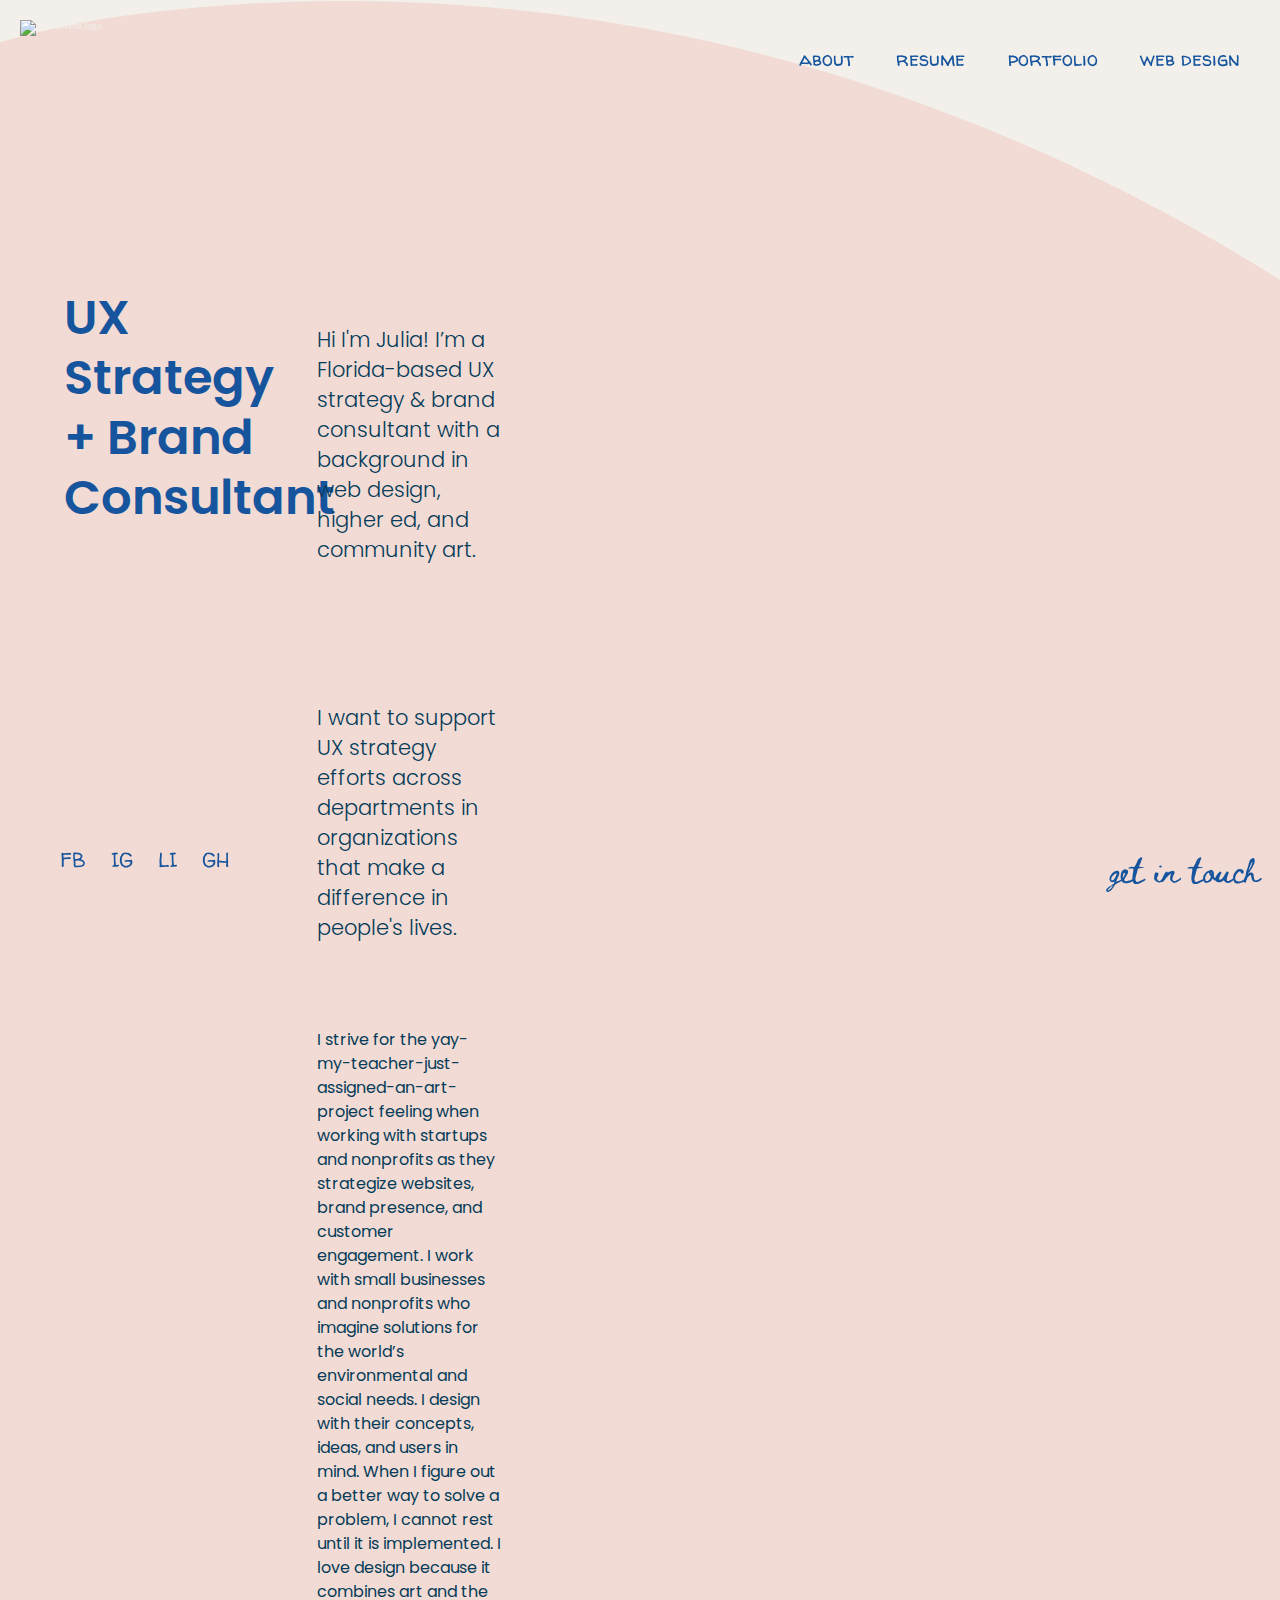
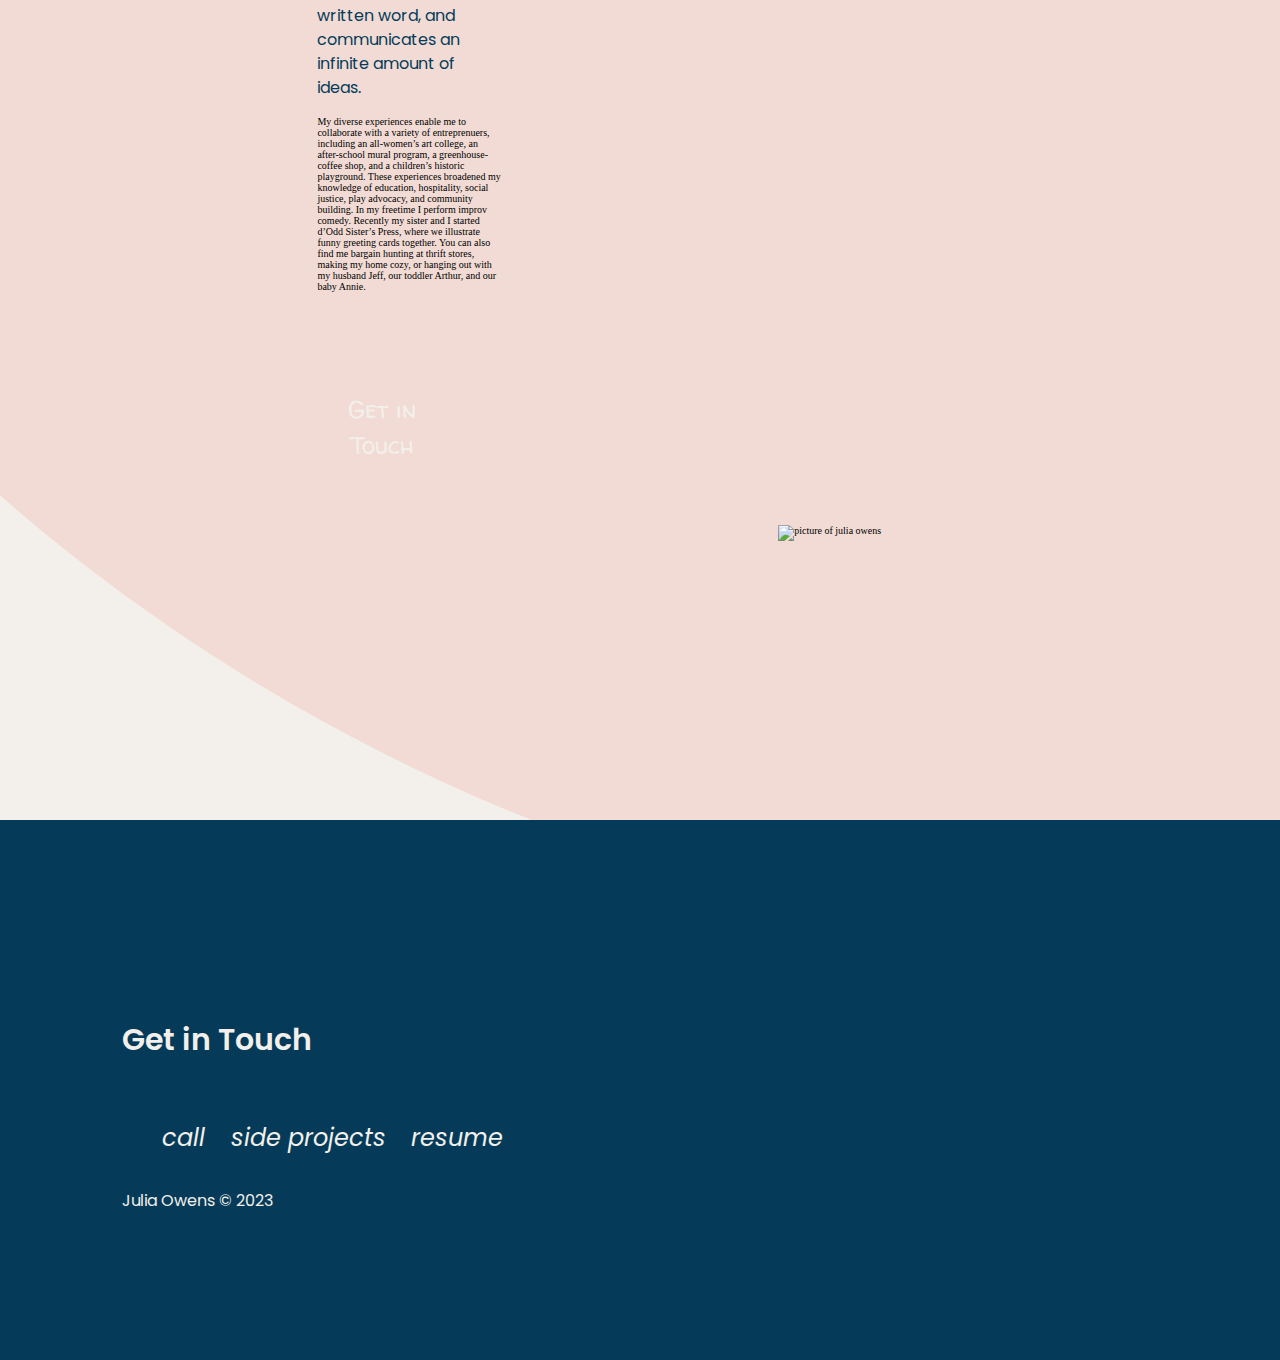
==== commit ce565a78: "changes to syntax" ====
--- a/index.html
+++ b/index.html
@@ -52,141 +52,26 @@
       <main>
          <div class="content-container">
 <!--hero unit-->
-            <section class="landing">
-              <div class="landing-container">
-                  <h1>UX strategy <br>+ brand consultant</h1>          
-                  <div class="paragraph">
-                    <h6>Hi I'm Julia! I’m a Florida-based UX strategy & brand consultant with a background in web design, higher ed, and community art.</h6>
-                    <h6>I want to support UX strategy efforts across departments in organizations that make a difference in people's lives.</h6>
-                    <div class= "button">
-                        <a href="mailto: juliasowens@gmail.com" class="orange-button">Get in Touch</a>
-                    </div>
-                  </div>
-              </div>
-            </section>
-            <section class="case-study-intro" id="ux">
-              <div class="intro">
-               <h5 class="title">CASE STUDY</h5>
-               <h1>Draft Slam</h1>
-               <h6>a cloud-based app for creative writers</h6>
-             </div>
-             <div class="app-frame1">
-               <img class="homepg1" src="assets/draft_slam/mobilehomepage.png" alt="draft slam mobile homepage"
-                                         srcset="assets/draft_slam/mobilehomepage.png 1x,
-                                                assets/draft_slam/mobileHomepage-large@2x.png 2x">
-             </div>
-             <div class="button">
-                <a href="draftslam.html" class="orange-button">View Case Study</a>
-             </div>
-            </section>
-            <section class="case-study-intro">
-              <div class="intro">
-               <h5 class="title">CASE STUDY</h5>
-               <h1>Careshare</h1>
-               <h6>a desktop app for users to start sitting cooperatives with their friends</h6>
-             </div>
-             <div class="app-frame5">
-               <img class="homepg1" src="assets/careshare/homepage.png" alt="careshare desktop homepage"
-                                         srcset="assets/careshare/homepage.png 1x,
-                                                assets/careshare/homepage@2x.png 2x">
-             </div>
-             <div class="button">
-                <a href="careshare.html" class="orange-button">View Case Study</a>
-             </div>
-            </section>
-            <!--What I Offer
-            <section class="offerings" id="offerings">
-              <div class="services-container">
-               <h3>what I offer</h3>
-               <h6>Let's talk about your project to see if my services are right for you! </h6>
-               <div class="service">
-                     <div class="webdesign">
-                        <h2>web design</h2>
-                     </div>
-                        <ul class="description">
-                            <li>Re-design, refresh, tweak, or update your current site.</li>
-                            <li>Craft a custom HTML website, up to 3 pages.</li>
-                            <li>Create a new website with Wordpress, Weebly, or Squarespace site.</li>
-                        </ul>
-                </div>
-                <div class="service">
-                   <div class="brand">
-                       <h2>brand essentials</h2>
-                    </div>
-                        <ul class="description">
-                          <li>Generate a style guide with logos, icons, colors and typefaces.</li>
-                          <li>Draw illustrations, capture photos, or generate social media content.</li>
-                          <li>Layout templates for email newsletters, letterhead, or slides.</li>
-                        </ul>
-                  </div>
-               <div class="service">
-                    <div class="ecomm">
-                       <h2>e-commerce</h2>
-                    </div>
-                        <ul class="description">
-                          <li>Create a new e-commerce website.</li>
-                          <li>Photographing, uploading, and cataloguing new products.</li>
-                          <li>Integration of the platform with your current systems.</li>
-                        </ul>
-                  </div>
-                <div class="service">
-                    <div class="test">
-                       <h2>research + testing</h2>
-                    </div>
-                          <ul class="description">
-                            <li>Conduct user surveys to solve problems for your customers.</li>
-                            <li>Analysis of your competition and opportunities in the market.</li>
-                            <li>Google Analytics. SEO and Accessibility compliance review.</li>
-                          </ul>
-                  </div>
-                <div class="service">
-                    <div class="smallbiz">
-                      <h2>small business consulting</h2>
-                    </div>
-                      <ul class="description">
-                        <li>Consulting for small, creative businesses, nonprofits, artists, or entrepreneurs</li>
-                        <li>Specialized in locally-sourced and environmentally-friendly retail, hospitality, or community-led endeavors.</li>
-                        <li>Let's figure out how to attract customers, solve problems, boost profits, and cross-pollinate with other organizations.</li>
-                      </ul>
-                  </div>
-               <div class="white button">
-                  <a href="https://calendly.com/juliasowens/one-day-design" class="white-button">BOOK your PROJECT</a>
-               </div>
-             </div>
-            </section>
-            <!--How it Works
-            <section class="howitworks" id="howitworks">
-               <h3 class="works">how it works</h3>
-               <div class="steps">
-                 <h5 class="step">STEP 1</h5>
-                    <p class="stepaction">Choose from my list, or schedule a call with me to talk about your project needs. Depending on the size, some projects require more than one day, or less than a day.</p>
-                 <h5 class="step">STEP 2</h5>
-                    <p class="stepaction">Schedule a time that works best for you and pay your deposit.  We will collaborate closely, so you’ll need to be available by text, phone, or video chat on the day you selected.</p>
-                 <h5 class="step">STEP 3</h5>
-                    <p class="stepaction">Once you’ve scheduled your day and paid your deposit, you’ll receive an email with a checklist of work to complete before our meeting.</p>
-                 <h5 class="step">STEP 4</h5>
-                    <p class="stepaction">On the day of your intensive, we will collaborate through a combo of text, phone, or video chat to complete your project!</p>
-                 <h5 class="step">STEP 5</h5>
-                    <p class="stepaction">After our project is finished, I will be available for 30 days of support to help with tweaks, training, or questions. </p>
-               <div class="red button">
-                  <a href="http://www.calendly.com/juliasowens" class="redline-button">VIEW my CALENDAR</a>
-               </div>
-             </div>
-           </section> -->
-            <!--Testimonials-->
-            <section class="testimonials" id="testimonials">
-               <h3 class="blue">testimonials</h3>
-               <h5 class="blue">“When you work with Julia you get more than just a designer, you get a business consultant and brand manager as well! She came up with some engaging ideas for my business that I hadn’t even thought of! She thinks like a CEO.”</h5>
-               <h2 class="blue">Kaitlin O.</h2>
-               <div class="blue button">
-                 <a href="http://shop-pomelo.com">Pomelo Germantown</a>
-               </div>
-               <div class="redfill-button">
-                  <a href="https://calendly.com/juliasowens/15-min-call" class= "fancy">let's talk about your project!</a>
-               </div>
-            </section>
-         </div>
-         <footer>
+<!--about content-->
+      <landing>
+        <section class="landing about">
+          <img class="biopic" src="assets/shapes/biopic.svg" alt="picture of julia owens">
+          <h1>UX Strategy + Brand Consultant</h1>
+          <div class="paragraph">
+            <h6>Hi I'm Julia! I’m a Florida-based UX strategy & brand consultant with a background in web design, higher ed, and community art.</h6>
+            <h6>I want to support UX strategy efforts across departments in organizations that make a difference in people's lives.</h6>
+            <p class="bio">
+              I strive for the yay-my-teacher-just-assigned-an-art-project feeling when working with startups and nonprofits as they strategize websites, brand presence, and customer engagement. I work with small businesses and nonprofits who imagine solutions for the world’s environmental and social needs. I design with their concepts, ideas, and users in mind. When I figure out a better way to solve a problem, I cannot rest until it is implemented. I love design because it combines art and the written word, and communicates an infinite amount of ideas.</p>
+              My diverse experiences enable me to collaborate with a variety of entreprenuers, including an all-women’s art college,  an after-school mural program, a greenhouse-coffee shop, and a children’s historic playground. These experiences broadened my knowledge of education, hospitality, social justice, play advocacy, and community building.
+              In my freetime I perform improv comedy. Recently my sister and I started d’Odd Sister’s Press, where we illustrate funny greeting cards together. You can also find me bargain hunting at thrift stores, making my home cozy, or hanging out with my husband Jeff, our toddler Arthur, and our baby Annie.
+            </p>
+          <div class= "button">
+              <a href="mailto: juliasowens@gmail.com" class="orange-button">Get in Touch</a>
+          </div>
+          </div>
+        </section>
+      </landing>
+        <footer>
           <footer id="footer">
             <div class="desk-links">
               <ul class="bottom-left">
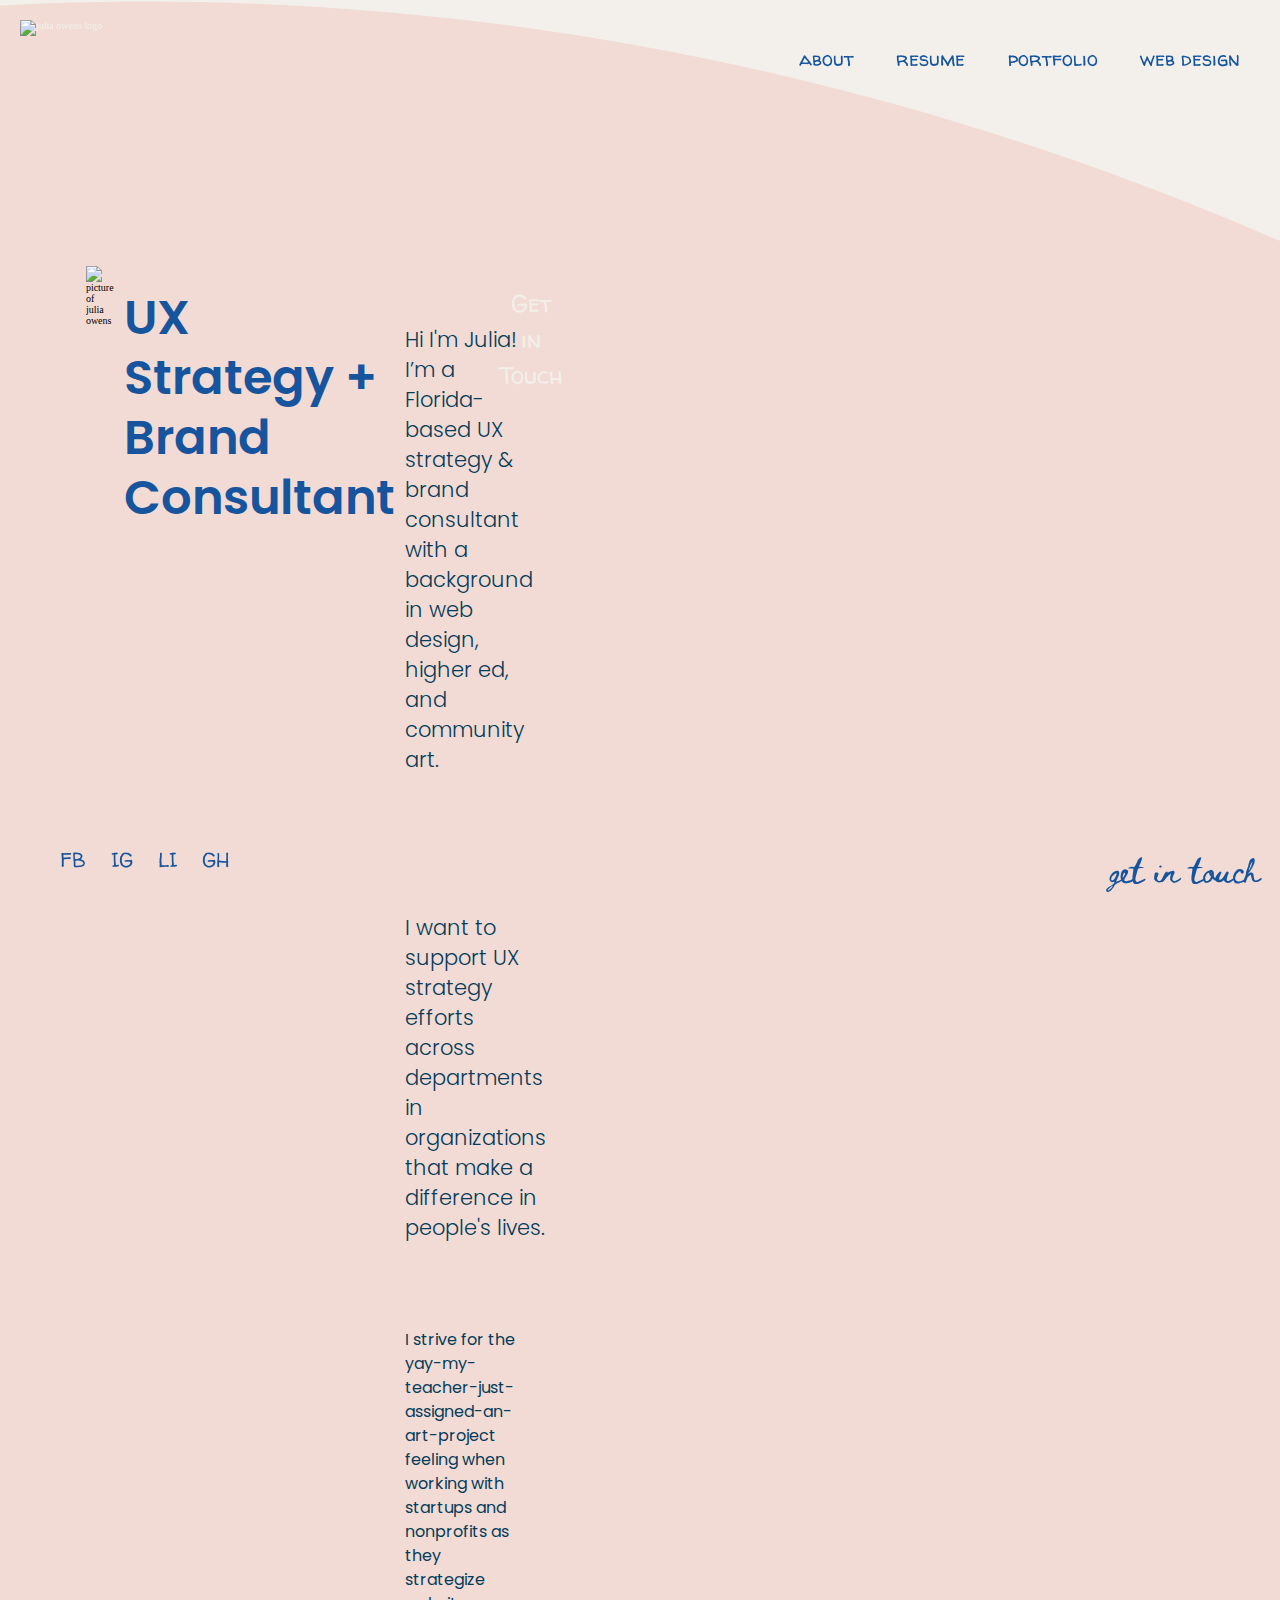
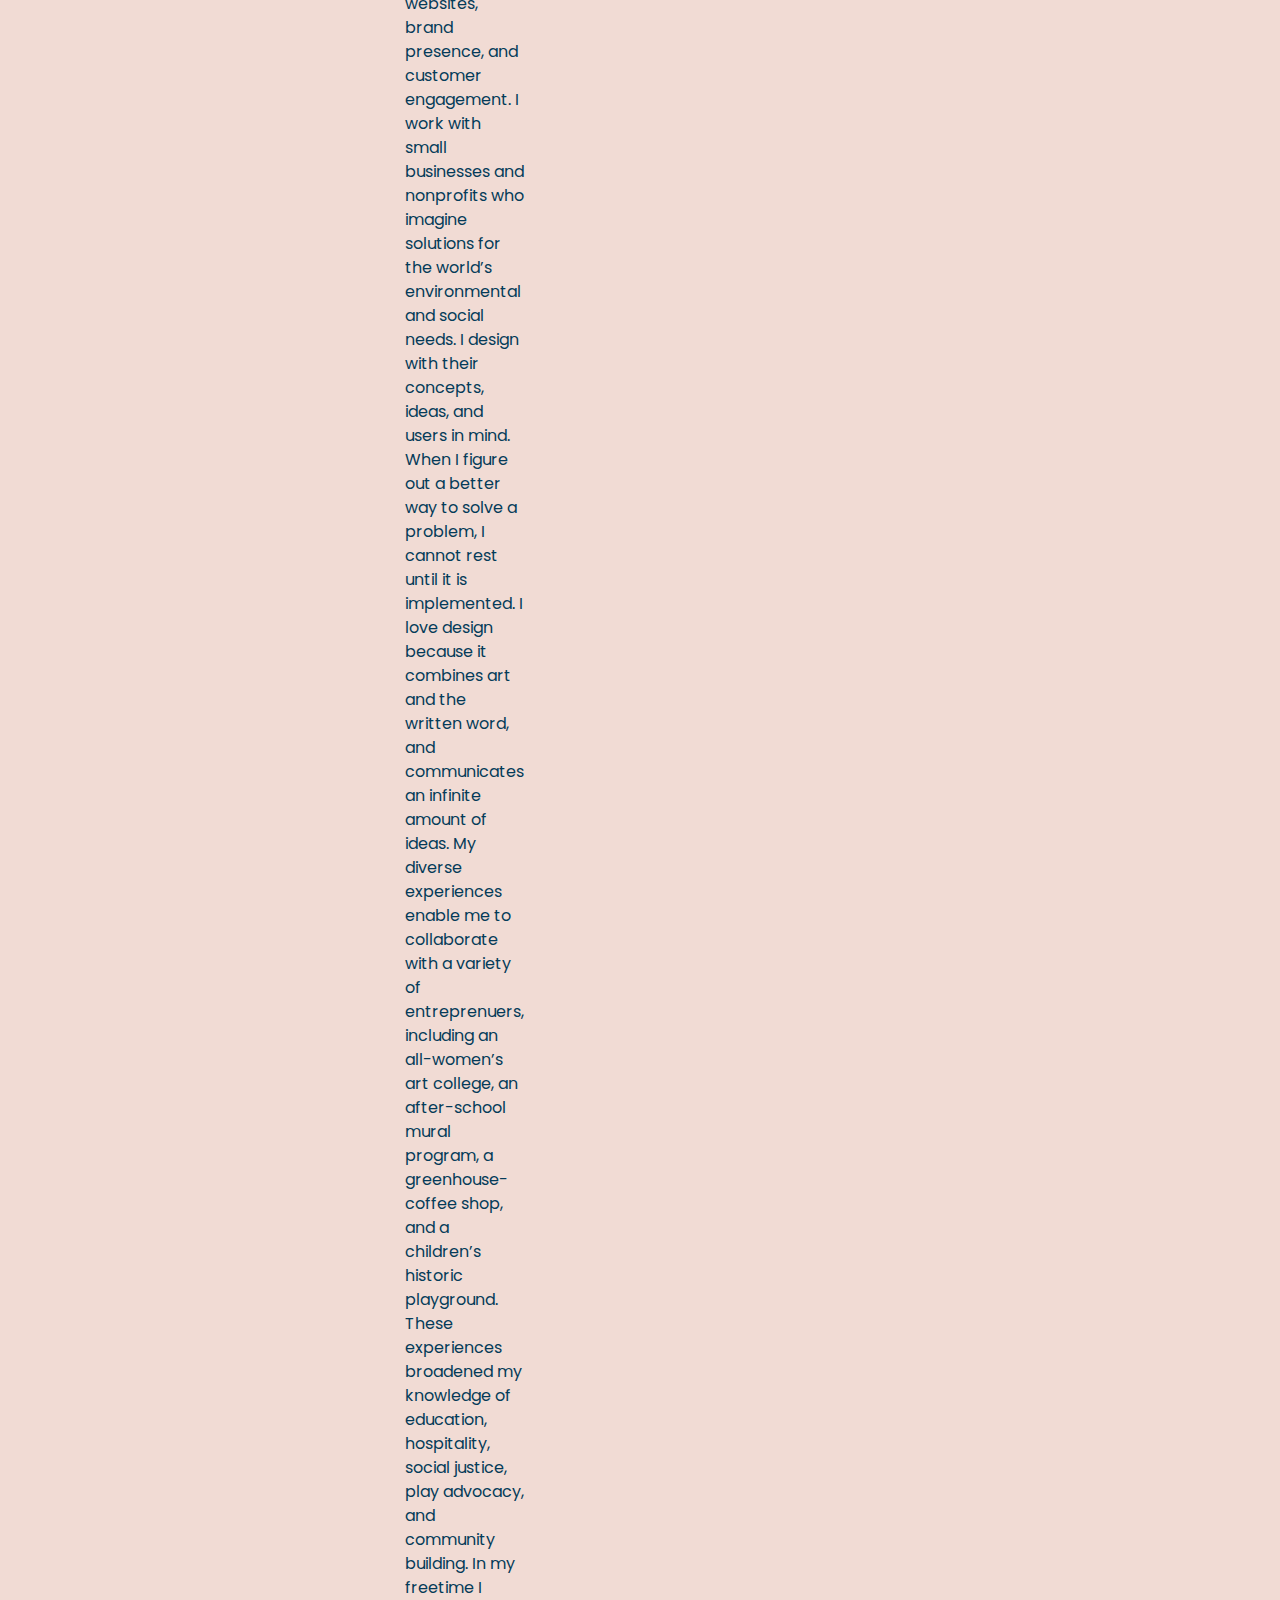
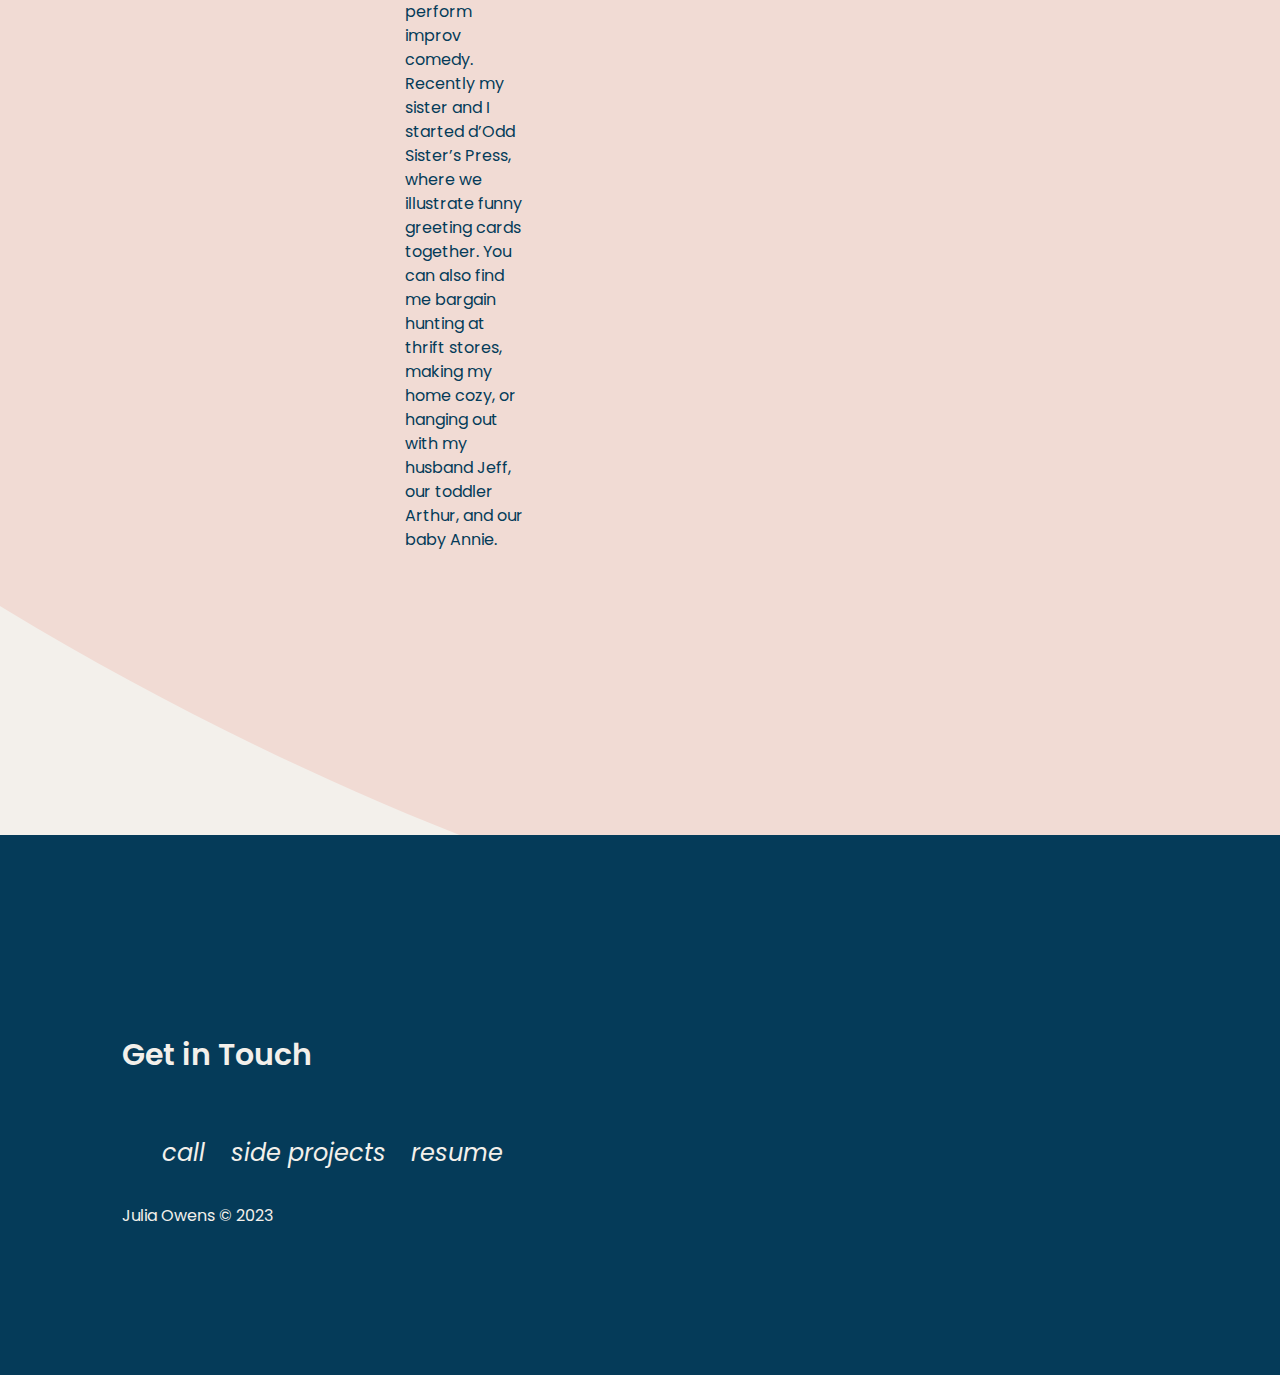
==== commit b891aa96: "fixed div syntax" ====
--- a/index.html
+++ b/index.html
@@ -53,24 +53,24 @@
          <div class="content-container">
 <!--hero unit-->
 <!--about content-->
-      <landing>
-        <section class="landing about">
-          <img class="biopic" src="assets/shapes/biopic.svg" alt="picture of julia owens">
-          <h1>UX Strategy + Brand Consultant</h1>
-          <div class="paragraph">
-            <h6>Hi I'm Julia! I’m a Florida-based UX strategy & brand consultant with a background in web design, higher ed, and community art.</h6>
-            <h6>I want to support UX strategy efforts across departments in organizations that make a difference in people's lives.</h6>
-            <p class="bio">
-              I strive for the yay-my-teacher-just-assigned-an-art-project feeling when working with startups and nonprofits as they strategize websites, brand presence, and customer engagement. I work with small businesses and nonprofits who imagine solutions for the world’s environmental and social needs. I design with their concepts, ideas, and users in mind. When I figure out a better way to solve a problem, I cannot rest until it is implemented. I love design because it combines art and the written word, and communicates an infinite amount of ideas.</p>
-              My diverse experiences enable me to collaborate with a variety of entreprenuers, including an all-women’s art college,  an after-school mural program, a greenhouse-coffee shop, and a children’s historic playground. These experiences broadened my knowledge of education, hospitality, social justice, play advocacy, and community building.
-              In my freetime I perform improv comedy. Recently my sister and I started d’Odd Sister’s Press, where we illustrate funny greeting cards together. You can also find me bargain hunting at thrift stores, making my home cozy, or hanging out with my husband Jeff, our toddler Arthur, and our baby Annie.
-            </p>
-          <div class= "button">
+        <section class="about">
+          <div class="landing-container">
+            <img class="biopic" src="assets/shapes/biopic.svg" alt="picture of julia owens">
+            <h1>UX Strategy + Brand Consultant</h1>
+            <div class="paragraph">
+              <h6>Hi I'm Julia! I’m a Florida-based UX strategy & brand consultant with a background in web design, higher ed, and community art.</h6>
+              <h6>I want to support UX strategy efforts across departments in organizations that make a difference in people's lives.</h6>
+              <p class="bio">
+                I strive for the yay-my-teacher-just-assigned-an-art-project feeling when working with startups and nonprofits as they strategize websites, brand presence, and customer engagement. I work with small businesses and nonprofits who imagine solutions for the world’s environmental and social needs. I design with their concepts, ideas, and users in mind. When I figure out a better way to solve a problem, I cannot rest until it is implemented. I love design because it combines art and the written word, and communicates an infinite amount of ideas.
+                My diverse experiences enable me to collaborate with a variety of entreprenuers, including an all-women’s art college,  an after-school mural program, a greenhouse-coffee shop, and a children’s historic playground. These experiences broadened my knowledge of education, hospitality, social justice, play advocacy, and community building.
+                In my freetime I perform improv comedy. Recently my sister and I started d’Odd Sister’s Press, where we illustrate funny greeting cards together. You can also find me bargain hunting at thrift stores, making my home cozy, or hanging out with my husband Jeff, our toddler Arthur, and our baby Annie.
+              </p>
+            </div>
+            <div class= "button">
               <a href="mailto: juliasowens@gmail.com" class="orange-button">Get in Touch</a>
-          </div>
+            </div>
           </div>
         </section>
-      </landing>
         <footer>
           <footer id="footer">
             <div class="desk-links">
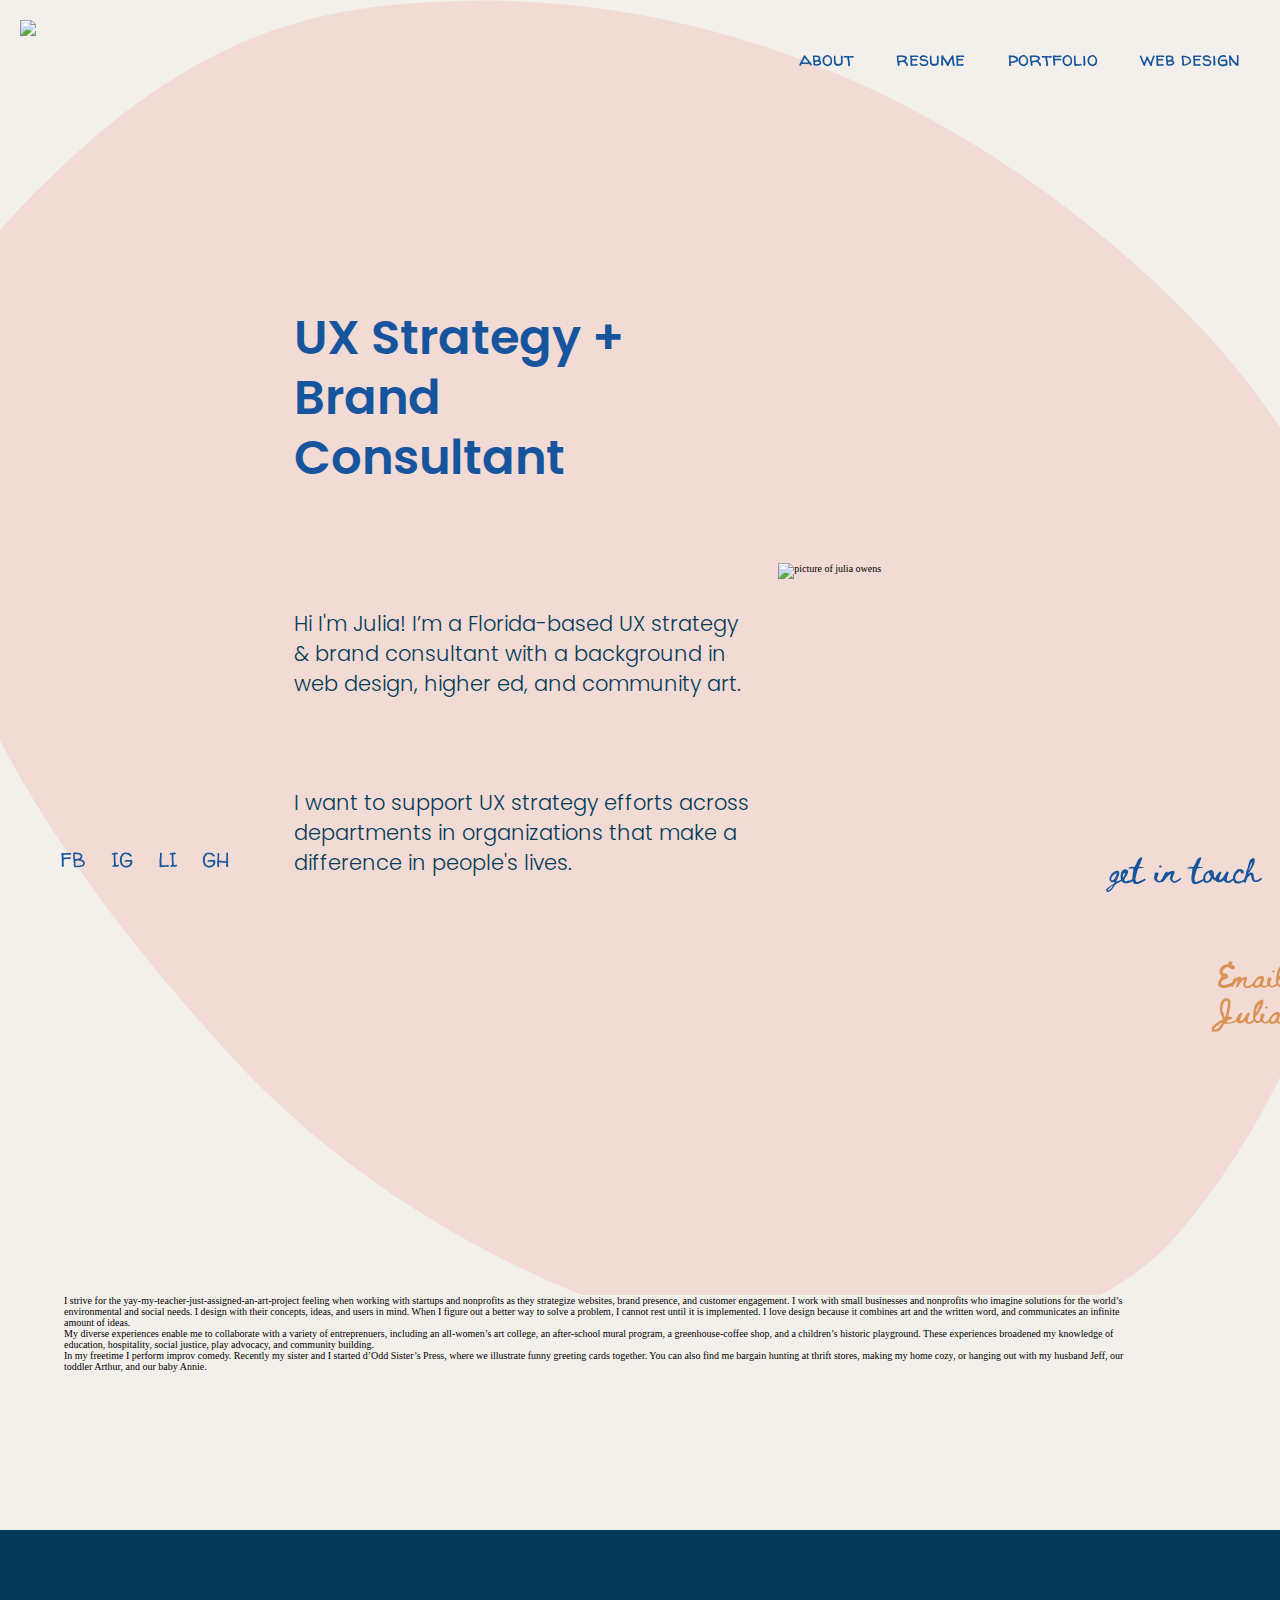
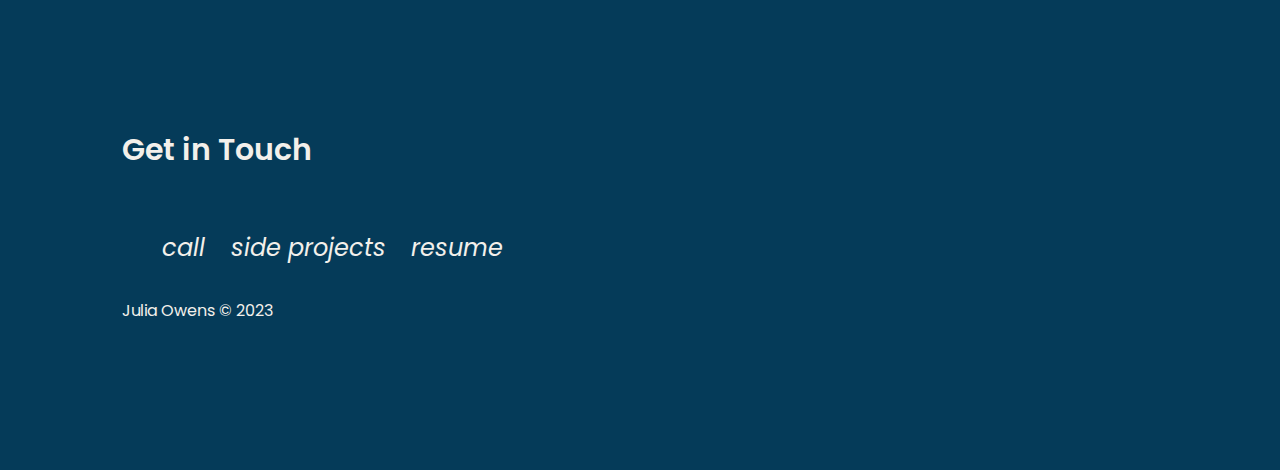
==== commit f377fbff: "changed email button" ====
--- a/index.html
+++ b/index.html
@@ -53,24 +53,29 @@
          <div class="content-container">
 <!--hero unit-->
 <!--about content-->
+        <!--about content-->
         <section class="about">
-          <div class="landing-container">
-            <img class="biopic" src="assets/shapes/biopic.svg" alt="picture of julia owens">
-            <h1>UX Strategy + Brand Consultant</h1>
-            <div class="paragraph">
-              <h6>Hi I'm Julia! I’m a Florida-based UX strategy & brand consultant with a background in web design, higher ed, and community art.</h6>
-              <h6>I want to support UX strategy efforts across departments in organizations that make a difference in people's lives.</h6>
-              <p class="bio">
-                I strive for the yay-my-teacher-just-assigned-an-art-project feeling when working with startups and nonprofits as they strategize websites, brand presence, and customer engagement. I work with small businesses and nonprofits who imagine solutions for the world’s environmental and social needs. I design with their concepts, ideas, and users in mind. When I figure out a better way to solve a problem, I cannot rest until it is implemented. I love design because it combines art and the written word, and communicates an infinite amount of ideas.
-                My diverse experiences enable me to collaborate with a variety of entreprenuers, including an all-women’s art college,  an after-school mural program, a greenhouse-coffee shop, and a children’s historic playground. These experiences broadened my knowledge of education, hospitality, social justice, play advocacy, and community building.
-                In my freetime I perform improv comedy. Recently my sister and I started d’Odd Sister’s Press, where we illustrate funny greeting cards together. You can also find me bargain hunting at thrift stores, making my home cozy, or hanging out with my husband Jeff, our toddler Arthur, and our baby Annie.
-              </p>
-            </div>
-            <div class= "button">
-              <a href="mailto: juliasowens@gmail.com" class="orange-button">Get in Touch</a>
-            </div>
+          <img class="biopic" src="assets/shapes/biopic.svg" alt="picture of julia owens">
+          <h1 class="blue">UX Strategy + Brand Consultant</h2>
+          <div class="bio">
+            <h6>Hi I'm Julia! I’m a Florida-based UX strategy & brand consultant with a background in web design, higher ed, and community art.</h6>
+            <h6>I want to support UX strategy efforts across departments in organizations that make a difference in people's lives.</h6>
           </div>
+          <div class="ProjectCTA">
+            <a href="mailto: juliasowens@gmail.com">Email Julia</a>
+          </div>
+       </section>
+       <section class="landing-container">
+           <div class="bio">
+            I strive for the yay-my-teacher-just-assigned-an-art-project feeling when working with startups and nonprofits as they strategize websites, brand presence, and customer engagement. I work with small businesses and nonprofits who imagine solutions for the world’s environmental and social needs. I design with their concepts, ideas, and users in mind. When I figure out a better way to solve a problem, I cannot rest until it is implemented. I love design because it combines art and the written word, and communicates an infinite amount of ideas.<br>
+            My diverse experiences enable me to collaborate with a variety of entreprenuers, including an all-women’s art college,  an after-school mural program, a greenhouse-coffee shop, and a children’s historic playground. These experiences broadened my knowledge of education, hospitality, social justice, play advocacy, and community building.<br>
+            In my freetime I perform improv comedy. Recently my sister and I started d’Odd Sister’s Press, where we illustrate funny greeting cards together. You can also find me bargain hunting at thrift stores, making my home cozy, or hanging out with my husband Jeff, our toddler Arthur, and our baby Annie.
+           </div>
+           <div class= "button">
+            <a href="mailto: juliasowens@gmail.com" class="orange-button">Get in Touch</a>
+           </div>
         </section>
+      </div>
         <footer>
           <footer id="footer">
             <div class="desk-links">
--- a/css/style.css
+++ b/css/style.css
@@ -206,16 +206,12 @@
 /* intro */
 
 .hero, .landing {
-
   background-image: url('../assets/shapes/largepinkbackground.svg');
   background-position: center;
   background-repeat: no-repeat;
   background-size: cover;
-  display: flex; 
-  flex-direction: row;
   margin: 0;
   width: 100%;
-
 }
 
 .paragraph {
@@ -232,7 +228,7 @@
   background-size: contain;
   display: flex;
   justify-content: center;
-  padding: 20%;
+  padding: 0 0 10% 10%;
   text-decoration: none;
   width: 100%;
 }
@@ -1250,7 +1246,7 @@
   }
 
   .biopic {
-    padding: 0 20% 0 20%;
+    padding: 0 10% 0 10%;
     width: 100%;
   }
 
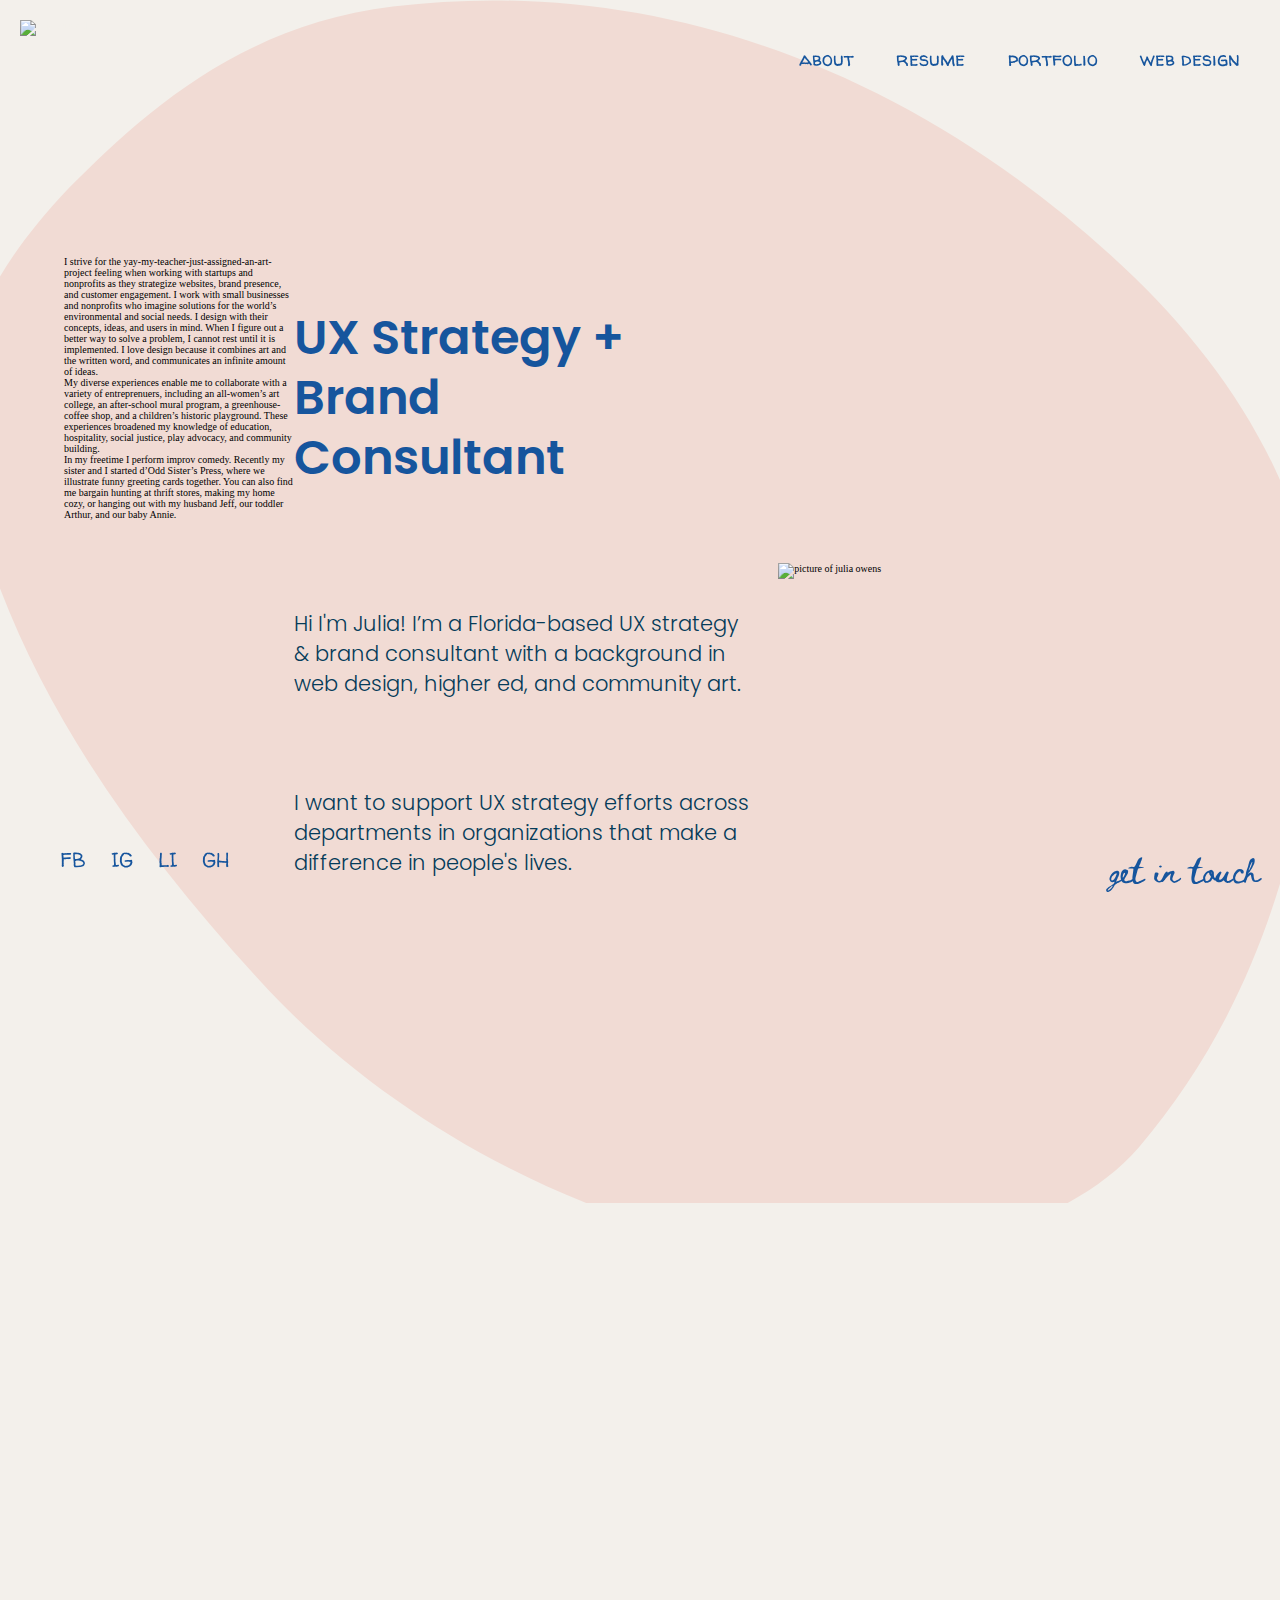
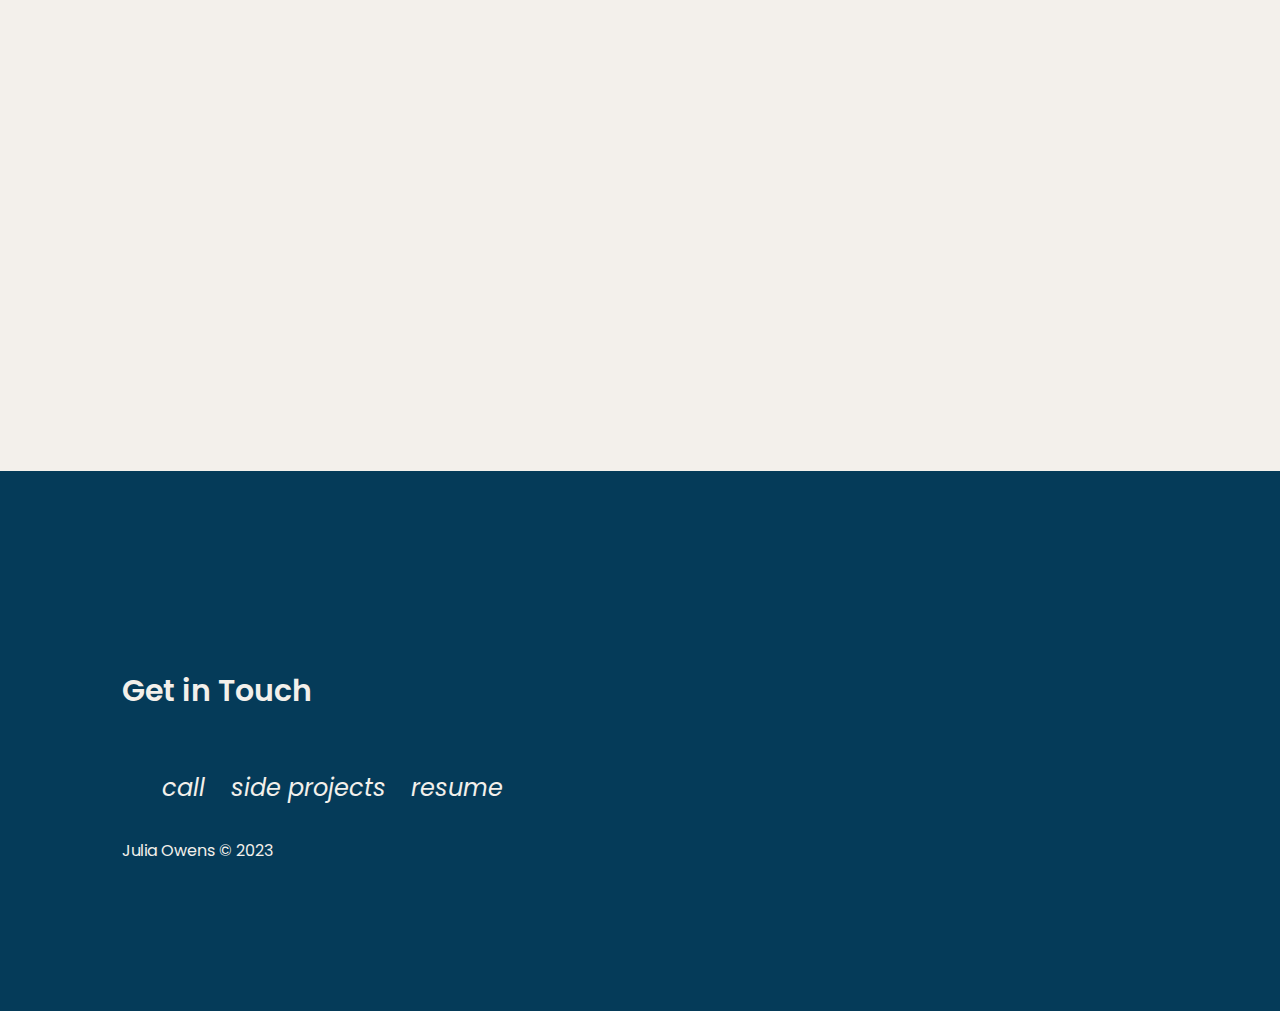
==== commit d8459add: "changed layout" ====
--- a/index.html
+++ b/index.html
@@ -61,12 +61,6 @@
             <h6>Hi I'm Julia! I’m a Florida-based UX strategy & brand consultant with a background in web design, higher ed, and community art.</h6>
             <h6>I want to support UX strategy efforts across departments in organizations that make a difference in people's lives.</h6>
           </div>
-          <div class="ProjectCTA">
-            <a href="mailto: juliasowens@gmail.com">Email Julia</a>
-          </div>
-       </section>
-       <section class="landing-container">
-           <div class="bio">
             I strive for the yay-my-teacher-just-assigned-an-art-project feeling when working with startups and nonprofits as they strategize websites, brand presence, and customer engagement. I work with small businesses and nonprofits who imagine solutions for the world’s environmental and social needs. I design with their concepts, ideas, and users in mind. When I figure out a better way to solve a problem, I cannot rest until it is implemented. I love design because it combines art and the written word, and communicates an infinite amount of ideas.<br>
             My diverse experiences enable me to collaborate with a variety of entreprenuers, including an all-women’s art college,  an after-school mural program, a greenhouse-coffee shop, and a children’s historic playground. These experiences broadened my knowledge of education, hospitality, social justice, play advocacy, and community building.<br>
             In my freetime I perform improv comedy. Recently my sister and I started d’Odd Sister’s Press, where we illustrate funny greeting cards together. You can also find me bargain hunting at thrift stores, making my home cozy, or hanging out with my husband Jeff, our toddler Arthur, and our baby Annie.
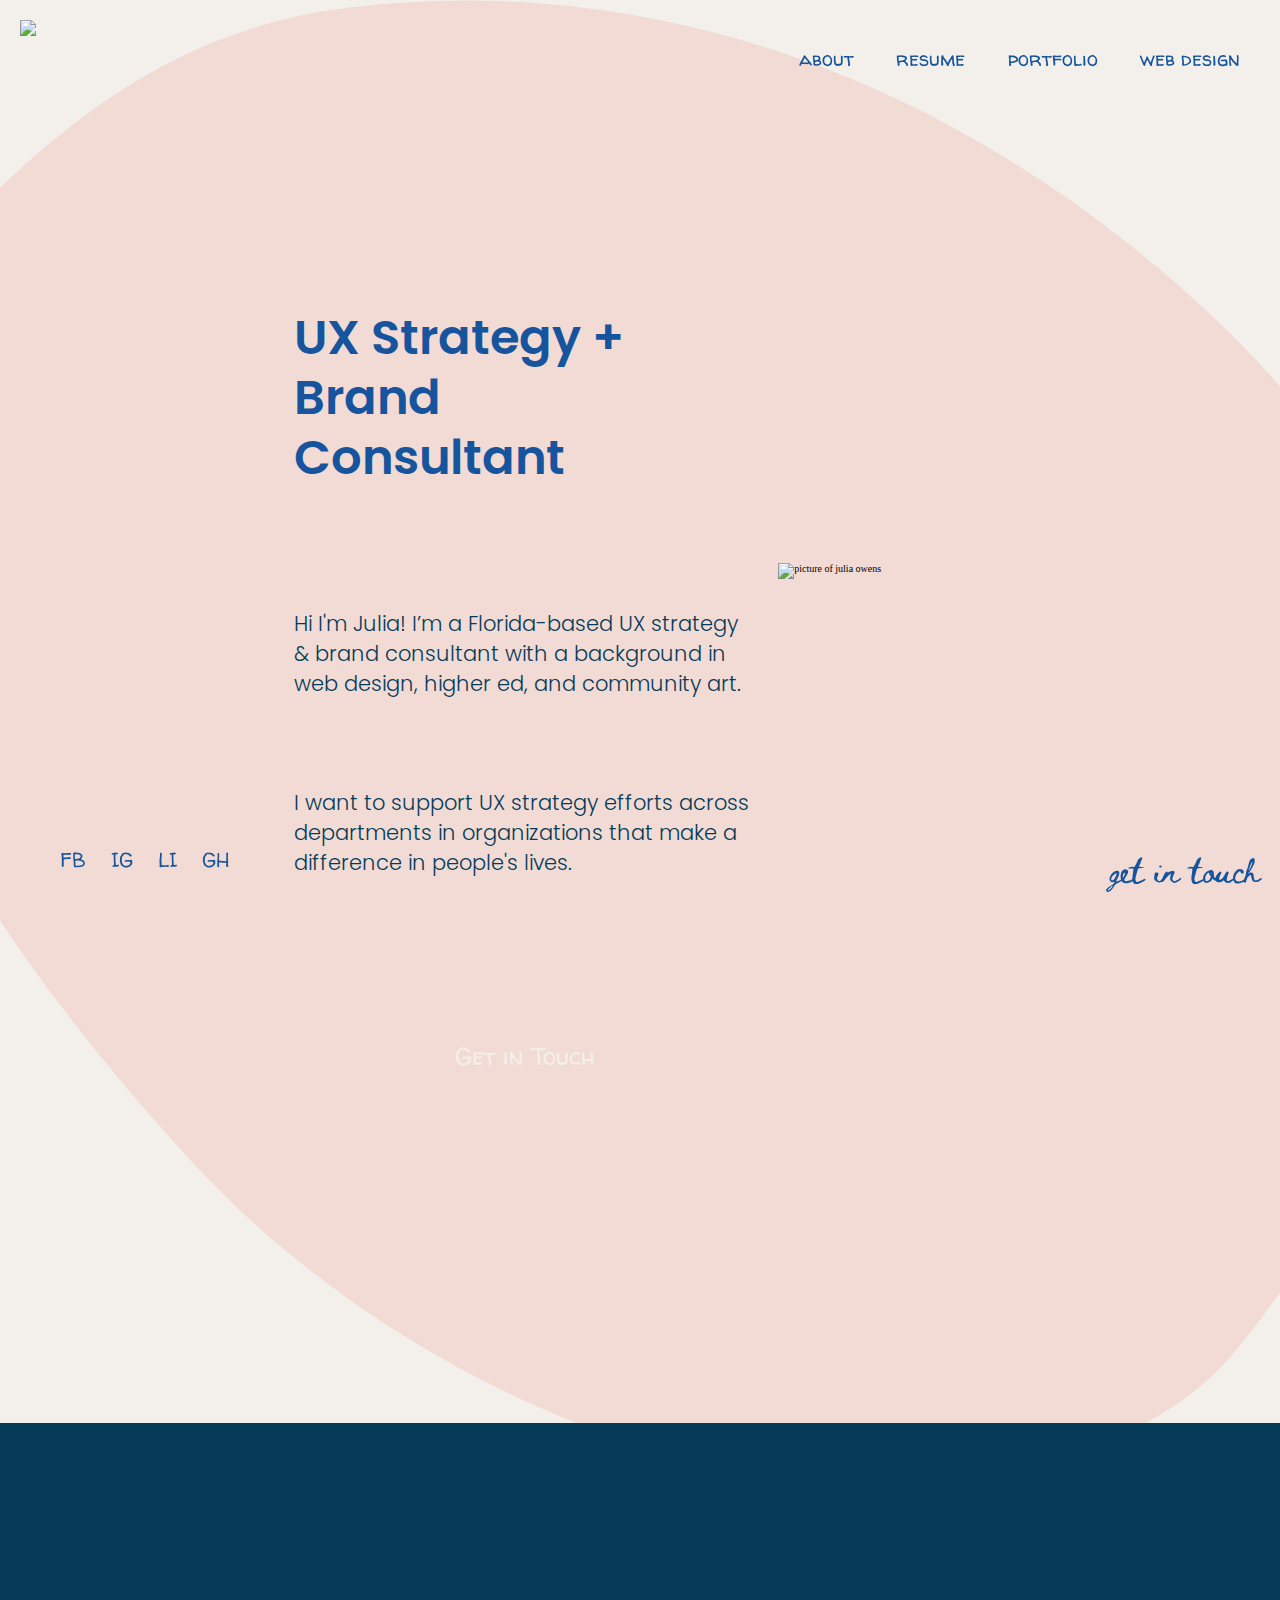
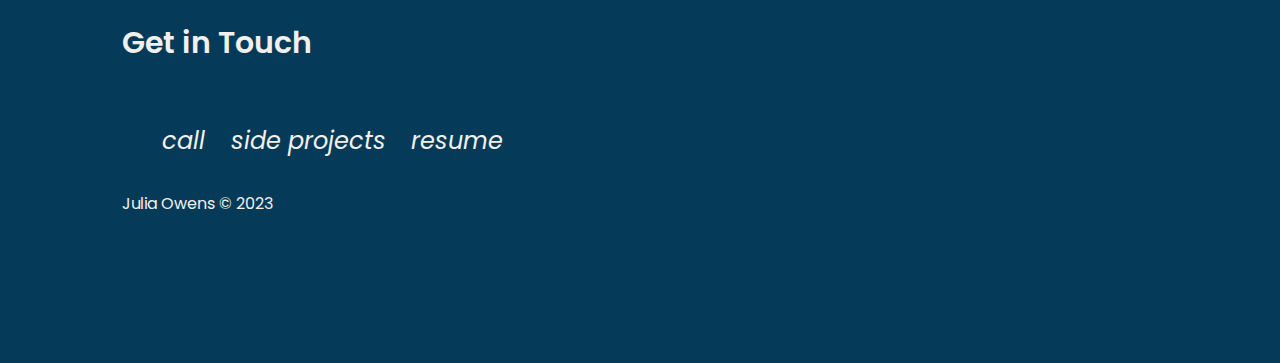
==== commit f82cdc61: "removed testimonial link from mobile nav menu" ====
--- a/index.html
+++ b/index.html
@@ -40,7 +40,6 @@
               <a href="/portfolio">Portfolio</a>
               <a href="/webdesign">Web Design</a>
               <a href="/sideprojects">Art + Collabs</a>
-              <a href="/#testimonials">Testimonials</a>
             </div>
           </div>
  <!-- "Hamburger menu" / "hamburger" to toggle the navigation links -->
@@ -61,10 +60,6 @@
             <h6>Hi I'm Julia! I’m a Florida-based UX strategy & brand consultant with a background in web design, higher ed, and community art.</h6>
             <h6>I want to support UX strategy efforts across departments in organizations that make a difference in people's lives.</h6>
           </div>
-            I strive for the yay-my-teacher-just-assigned-an-art-project feeling when working with startups and nonprofits as they strategize websites, brand presence, and customer engagement. I work with small businesses and nonprofits who imagine solutions for the world’s environmental and social needs. I design with their concepts, ideas, and users in mind. When I figure out a better way to solve a problem, I cannot rest until it is implemented. I love design because it combines art and the written word, and communicates an infinite amount of ideas.<br>
-            My diverse experiences enable me to collaborate with a variety of entreprenuers, including an all-women’s art college,  an after-school mural program, a greenhouse-coffee shop, and a children’s historic playground. These experiences broadened my knowledge of education, hospitality, social justice, play advocacy, and community building.<br>
-            In my freetime I perform improv comedy. Recently my sister and I started d’Odd Sister’s Press, where we illustrate funny greeting cards together. You can also find me bargain hunting at thrift stores, making my home cozy, or hanging out with my husband Jeff, our toddler Arthur, and our baby Annie.
-           </div>
            <div class= "button">
             <a href="mailto: juliasowens@gmail.com" class="orange-button">Get in Touch</a>
            </div>
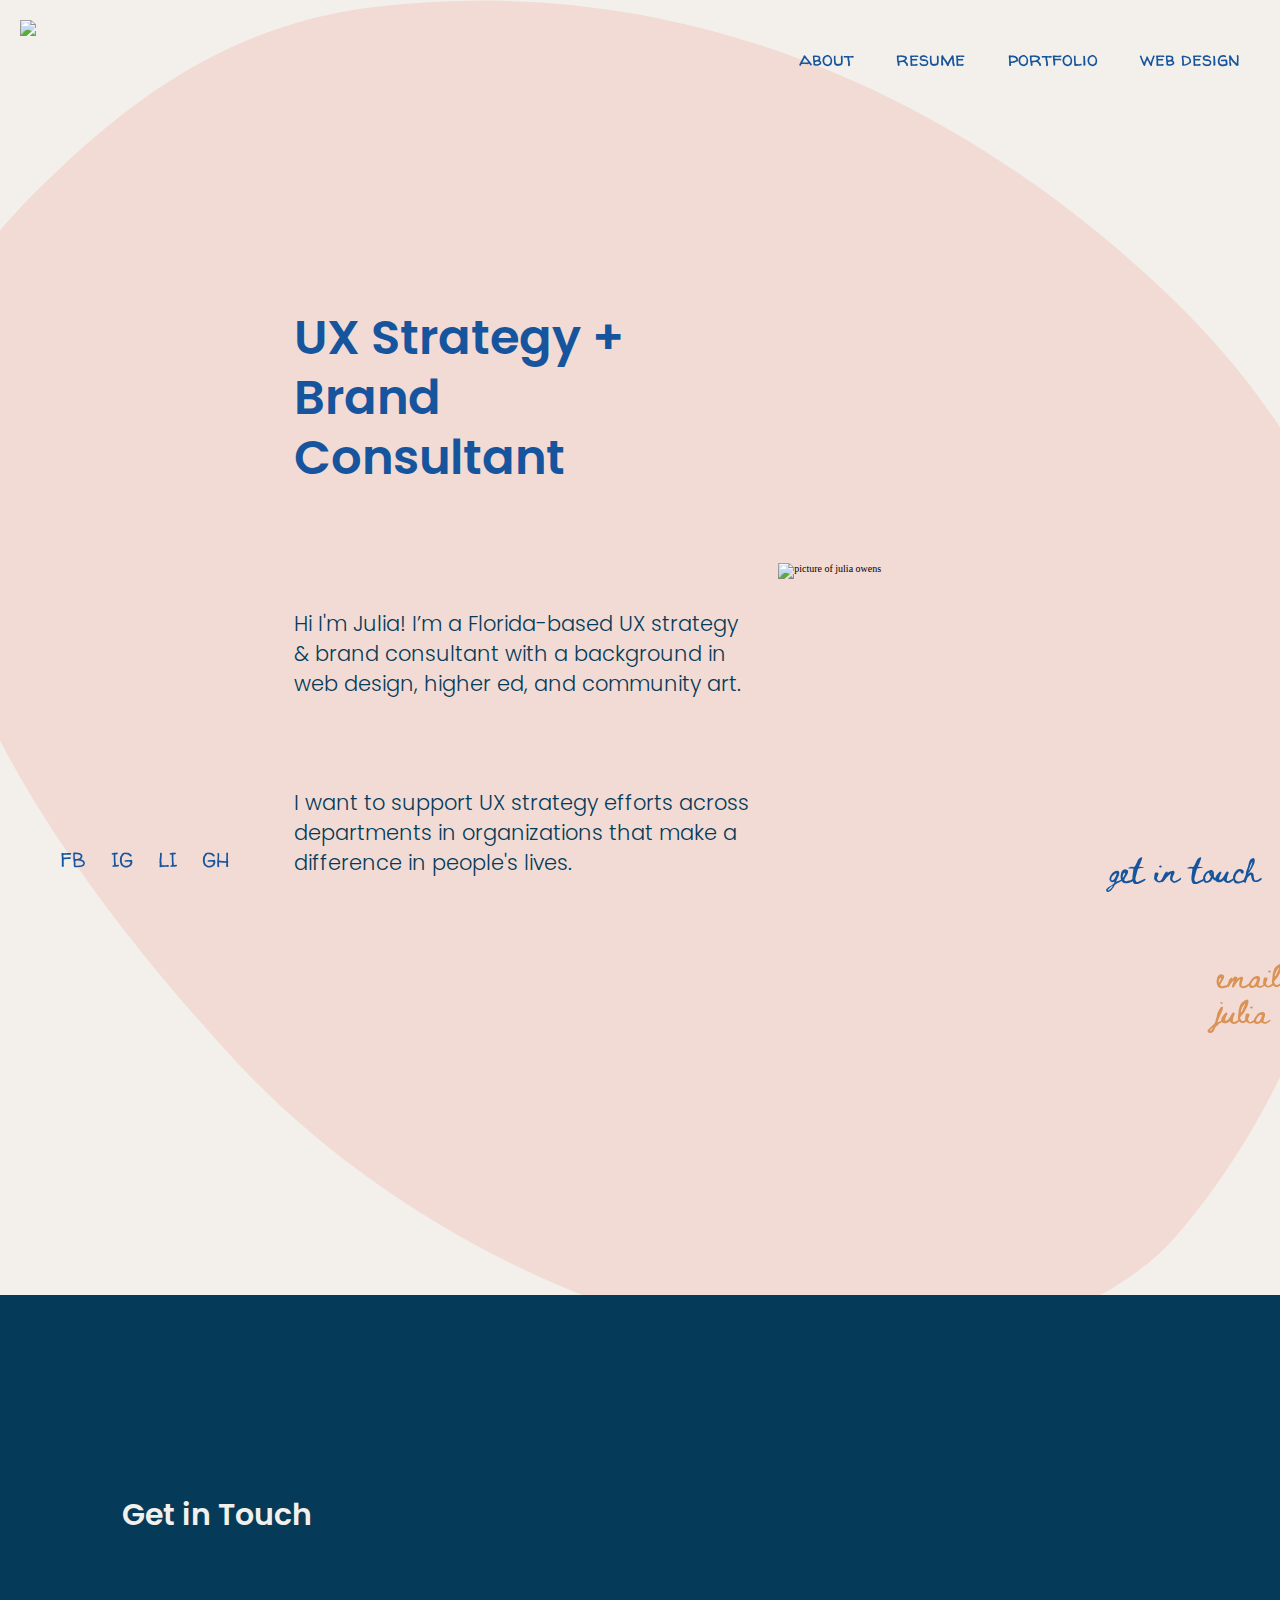
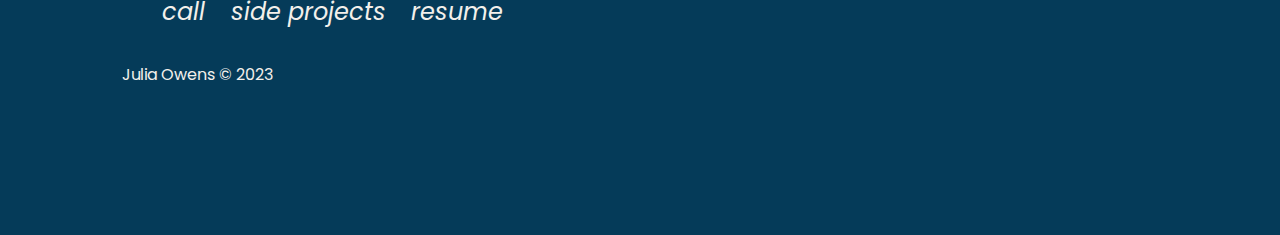
==== commit 0f92bb58: "changes to buttons" ====
--- a/index.html
+++ b/index.html
@@ -60,8 +60,10 @@
             <h6>Hi I'm Julia! I’m a Florida-based UX strategy & brand consultant with a background in web design, higher ed, and community art.</h6>
             <h6>I want to support UX strategy efforts across departments in organizations that make a difference in people's lives.</h6>
           </div>
-           <div class= "button">
-            <a href="mailto: juliasowens@gmail.com" class="orange-button">Get in Touch</a>
+          <div class="ProjectCTA">
+            <a href="mailto: juliasowens@gmail.com">
+            email julia
+            </a>
            </div>
         </section>
       </div>
--- a/css/style.css
+++ b/css/style.css
@@ -82,6 +82,7 @@
   font-family: 'Walter Turncoat';
   font-size: 2.4rem;
   line-height: 3.6rem;
+  text-transform: uppercase;
 }
 
 h6 {
@@ -235,12 +236,12 @@
 
 .case-study-intro {
   background-color: #F1DBD4;
-  padding: 50% 10% 30% 10%;
+  padding: 20% 10% 10% 10%;
   width: 100%;
 }
 
 .title {
-  padding: 3rem 0 0 0;
+  padding: 1rem 0 0 0;
 }
 
 h3.title {
@@ -587,7 +588,7 @@
   background-size: contain;
   background-position: center;
   background-repeat: no-repeat;
-  padding: 20%;
+  padding: 10%;
   align-items: center;
   display: flex;
   justify-content: center;
@@ -631,15 +632,15 @@
 }
 
 
-.roles {
+ul.roles {
   align-items: flex-start;
   color: #16559D;
   display: flex;
   flex-direction: column;
   font-family: 'Poppins';
-  font-size: 2.1rem;
+  font-size: 2rem;
   font-weight: 600;
-  line-height: 2rem;
+  line-height: 3rem;
 }
 
 .description1 {
@@ -810,11 +811,11 @@
  }
 
  .conclusion {
-   padding: 10% 5% 5% 5%;
+   width: 50%;
  }
 
 .conclusion h5{
-   padding: 20% 0 0 0;
+   padding: 5% 0 0 0;
  }
 
 
@@ -1004,7 +1005,7 @@
 
   .intro {
     grid-area: intro;
-    padding: 10%;
+    padding: 15%;
   }
 
   .case-study-intro > .button {
@@ -1024,7 +1025,7 @@
     "button app-frame1"
     ". app-frame1";
     grid-template-columns: 50% 50%;
-    padding: 20% 10% 20% 10%;
+    padding: 5% 10% 5% 10%;
     width: 100%;
   }
 
@@ -1300,16 +1301,15 @@
     padding: 0;
   }
 
-  .roles {
+  ul.roles {
     align-items: flex-start;
     color: #16559D;
     display: flex;
     flex-direction: column;
     font-family: 'Poppins';
-    font-size: 1.6rem;
+    font-size: 1.2;
     font-weight: 600;
-    line-height: 1.6rem;
-    padding: 0 0 2rem 0;
+    line-height: 2.4;
   }
 
   .description1 {
@@ -1399,7 +1399,6 @@
 
   .research {
     display: inline-grid;
-    grid-gap: 5%;
     grid-template-areas:
     "title title"
     "participants findings"
@@ -1407,7 +1406,7 @@
     "tasks findings"
     ". findings";
     grid-template-columns: 50% 50%;
-    padding: 10%;
+    padding: 5%;
   }
 
   .analysis {
@@ -1456,7 +1455,7 @@
  .persona2 {
    grid-area: persona2;
    display: grid;
-   grid-gap: 5%;
+   grid-gap: 1rem;
    grid-template-areas:
    "upframe title"
    "upframe quote"
@@ -1703,7 +1702,6 @@
 
   .proto {
     grid-area: proto;
-    padding: 0 10% 0 0;
    }
 
    .protovideomobile {
@@ -1727,8 +1725,6 @@
 
    .conclusion {
      grid-area: conclusion;
-     padding: 0;
-     max-width: 75%;
    }
 
    .conclusion h5{
@@ -1742,11 +1738,10 @@
 
    .end {
      display: grid;
-     grid-gap: 5%;
      grid-template-areas:
-     "proto conclusion";
-     grid-template-columns: 40% 60%;
-     padding: 10% 0 20% 10%;
+     "conclusion proto";
+     grid-template-columns: 60% 40%;
+     padding: 10%;
    }
 
    .bottom-left {
@@ -1882,7 +1877,7 @@
   }
 
   .case-study-intro {
-    padding: 15%;
+    padding: 15% 10% 10% 10%;
   }
 
   .case-study-intro > .button {
@@ -2106,7 +2101,7 @@
     display: inline-flex;
     justify-content: flex-start;
     max-width: 100%;
-    padding: 10% 20% 10% 20%;
+    padding: 5% 20% 5% 20%;
     width: 100%;
   }
 
@@ -2116,7 +2111,6 @@
 
   .challenge h6 {
     max-width: 75%;
-    padding: 0 0 5% 0;
   }
 
   .app-frame3 {
@@ -2142,9 +2136,9 @@
     display: flex;
     flex-direction: column;
     font-family: 'Poppins';
-    font-size: 1.6rem;
+    font-size: 1.2;
     font-weight: 600;
-    padding: 0 0 5% 0;
+    line-height: 1.8;
   }
 
   .description1 {
@@ -2244,13 +2238,14 @@
 
   .research {
     display: grid;
+    grid-gap: 2rem;
     grid-template-areas:
     "title title"
     "participants findings"
     "mostused findings"
     "tasks findings";
     grid-template-columns: 50% 50%;
-    padding: 10% 20% 0 20%;
+    padding: 5% 20% 5% 20%;
   }
 
   .analysis {
@@ -2266,7 +2261,7 @@
     grid-template-areas:
     "competitors analysis";
     grid-template-columns: 50% 50%;
-    padding: 10% 20% 10% 20%;
+    padding: 5% 20% 5% 20%;
   }
 
   .upframe {
@@ -2275,7 +2270,7 @@
 
   .personas {
     background-color: #F1DBD4;
-    padding: 10% 20% 10% 20%;
+    padding: 5% 20% 5% 20%;
     transform: none;
   }
 
@@ -2323,7 +2318,7 @@
     "title title"
     "userstories userstory";
     grid-template-columns: 50% 50%;
-    padding: 10% 10% 0 20%;
+    padding: 5% 20% 5% 20%;
   }
 
   .userflows {
@@ -2417,7 +2412,7 @@
     "ProjectCTA impressions"
     ". impressions";
     grid-template-columns: 50% 50%;
-    padding: 10% 10% 10% 20%;
+    padding: 5% 20% 5% 20%;
     width: 100%;
   }
 
@@ -2477,13 +2472,13 @@
     display: flex;
     flex-direction: row-reverse;
     max-width: 1600px;
-    padding: 0 10% 10% 20%;
+    padding: 0 10% 0 20%;
 }
 
   .process {
     align-self: center;
     flex-direction: column;
-    padding: 0;
+    padding: 10% 0 5% 0;
     width: 100%;
   }
 
@@ -2558,7 +2553,6 @@
 
  .proto {
     grid-area: proto;
-    padding: 20%;
     width: 100%;
   }
 
@@ -2583,11 +2577,9 @@
   .end {
     display: grid;
     grid-template-areas:
-    "proto ."
-    "proto conclusion"
-    "proto .";
-    grid-template-columns: 50% 60%;
-    padding: 0 10% 10% 10%;
+    "conclusion proto";
+    grid-template-columns: 50% 50%;
+    padding: 5% 20% 5% 20%;
   }
 
   .social {
